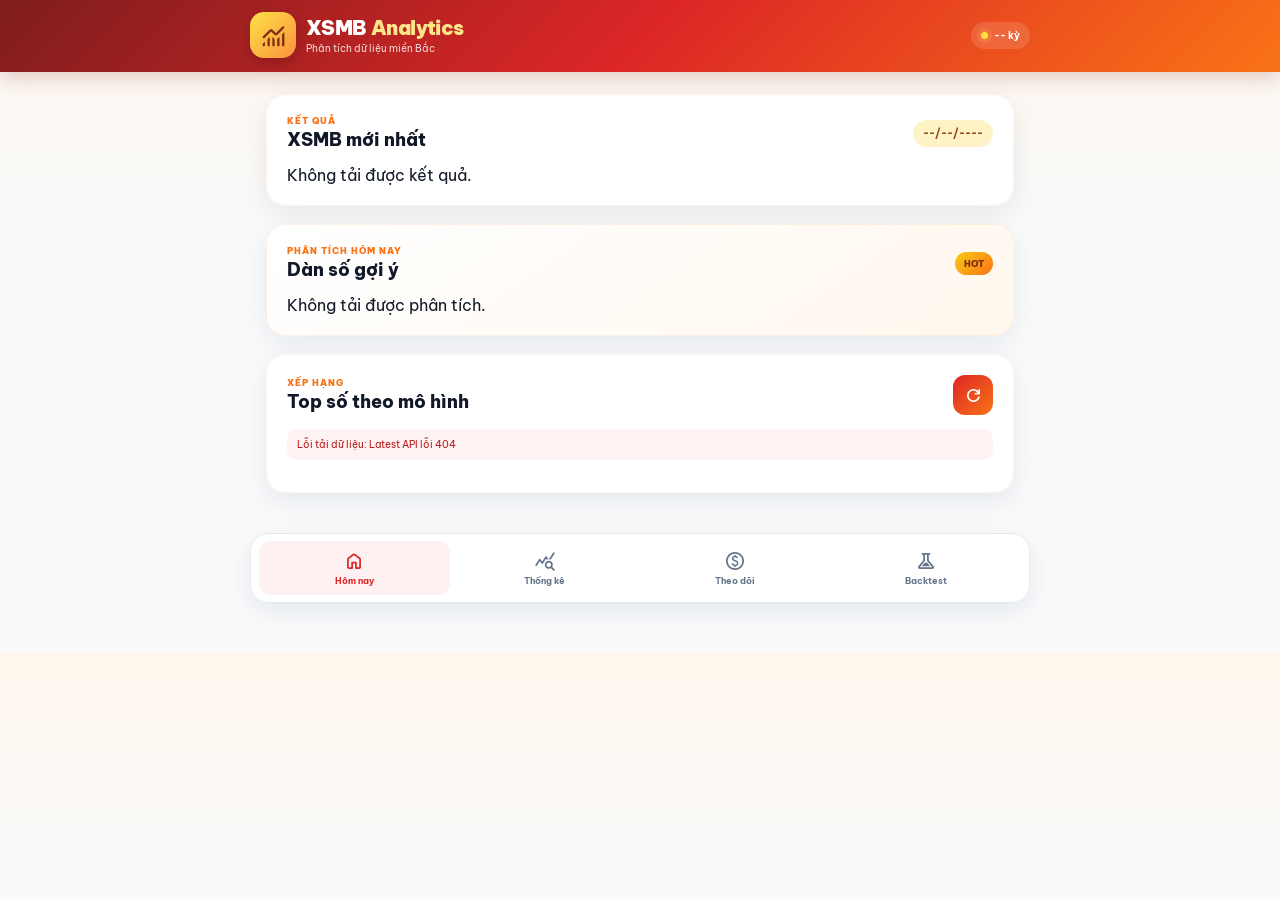
==== index.html @ f2450317 "update" ====
<!DOCTYPE html>
<html lang="vi">
<head>
  <meta charset="UTF-8">

  <meta
    name="viewport"
    content="width=device-width, initial-scale=1, viewport-fit=cover"
  >

  <meta name="theme-color" content="#b91c1c">

  <title>XSMB Analytics</title>

  <link rel="preconnect" href="https://fonts.googleapis.com">
  <link rel="preconnect" href="https://fonts.gstatic.com" crossorigin>

  <link
    href="https://fonts.googleapis.com/css2?family=Be+Vietnam+Pro:wght@400;500;600;700;800;900&display=swap"
    rel="stylesheet"
  >

  <link
    href="https://fonts.googleapis.com/css2?family=Material+Symbols+Rounded:opsz,wght,FILL,GRAD@20..48,500,1,0"
    rel="stylesheet"
  >

  <link rel="stylesheet" href="/style.css">
  <link rel="manifest" href="/manifest.json">
</head>

<body>

<header class="app-header">

  <div class="header-main">

    <div class="brand">

      <div class="brand-icon">
        <span class="material-symbols-rounded">
          monitoring
        </span>
      </div>

      <div>
        <div class="brand-title">
          XSMB <span>Analytics</span>
        </div>

        <div class="brand-subtitle">
          Phân tích dữ liệu miền Bắc
        </div>
      </div>

    </div>

    <div class="header-status">

      <span class="status-dot"></span>

      <span id="header-total-draws">
        -- kỳ
      </span>

    </div>

  </div>

</header>


<main class="app-container">

  <!-- KẾT QUẢ -->

  <section class="card">

    <div class="card-header">

      <div>
        <div class="section-label">
          KẾT QUẢ
        </div>

        <h2>
          XSMB mới nhất
        </h2>
      </div>

      <div
        id="latest-date-badge"
        class="date-chip"
      >
        --/--/----
      </div>

    </div>

    <div id="latest-result">

      <div class="skeleton-box">
        Đang tải kết quả...
      </div>

    </div>

  </section>


  <!-- DỰ ĐOÁN -->

  <section class="card hot-card">

    <div class="card-header">

      <div>
        <div class="section-label">
          PHÂN TÍCH HÔM NAY
        </div>

        <h2>
          Dàn số gợi ý
        </h2>
      </div>

      <span class="hot-chip">
        HOT
      </span>

    </div>

    <div id="today-prediction">

      <div class="skeleton-box">
        Đang phân tích...
      </div>

    </div>

  </section>


  <!-- TOP MODEL -->

  <section class="card">

    <div class="card-header">

      <div>
        <div class="section-label">
          XẾP HẠNG
        </div>

        <h2>
          Top số theo mô hình
        </h2>
      </div>

      <button
        id="analyze-button"
        class="icon-button"
        onclick="refreshAnalysis()"
        aria-label="Làm mới"
      >
        <span class="material-symbols-rounded">
          refresh
        </span>
      </button>

    </div>

    <div
      id="system-status"
      class="system-status"
    >
      Đang kết nối dữ liệu...
    </div>

    <div id="analysis-detail"></div>

  </section>


  <!-- TRACKING -->

  <section
    class="card"
    id="tracking-section"
    style="display:none;"
  >

    <div class="card-header">

      <div>
        <div class="section-label">
          HIỆU QUẢ
        </div>

        <h2>
          Theo dõi dự đoán
        </h2>
      </div>

      <span class="material-symbols-rounded tracking-icon">
        payments
      </span>

    </div>

    <div id="tracking-summary"></div>

    <div id="tracking-table"></div>

  </section>

</main>


<nav class="bottom-nav">

  <button
    class="nav-item active"
    onclick="showPrediction()"
  >
    <span class="material-symbols-rounded">
      home
    </span>

    <span>
      Hôm nay
    </span>
  </button>


  <button
    class="nav-item"
    onclick="showStatistics()"
  >
    <span class="material-symbols-rounded">
      query_stats
    </span>

    <span>
      Thống kê
    </span>
  </button>


  <button
    class="nav-item"
    onclick="showTracking()"
  >
    <span class="material-symbols-rounded">
      paid
    </span>

    <span>
      Theo dõi
    </span>
  </button>


  <button
    class="nav-item"
    onclick="showBacktest()"
  >
    <span class="material-symbols-rounded">
      experiment
    </span>

    <span>
      Backtest
    </span>
  </button>

</nav>


<script src="/app.js"></script>

</body>
</html>
---- style.css ----
:root {
  --primary-dark: #7f1d1d;
  --primary: #dc2626;
  --primary-light: #ef4444;

  --orange: #f97316;
  --amber: #f59e0b;
  --yellow: #facc15;

  --bg: #f8fafc;
  --surface: #ffffff;

  --text: #111827;
  --muted: #6b7280;

  --border: #e5e7eb;

  --success: #059669;
  --danger: #dc2626;

  --radius-lg: 20px;
  --radius-md: 14px;
  --radius-sm: 10px;

  --shadow:
    0 8px 28px
    rgba(15, 23, 42, 0.08);
}


/* ===============================
   RESET
=============================== */

* {
  box-sizing: border-box;
}

html {
  scroll-behavior: smooth;
}

body {
  margin: 0;

  font-family:
    "Be Vietnam Pro",
    sans-serif;

  background:
    linear-gradient(
      180deg,
      #fff7ed 0,
      #f8fafc 260px
    );

  color: var(--text);

  padding-bottom:
    calc(
      82px +
      env(safe-area-inset-bottom)
    );
}

button {
  font-family: inherit;
}


/* ===============================
   HEADER
=============================== */

.app-header {
  position: sticky;

  top: 0;

  z-index: 50;

  background:
    linear-gradient(
      135deg,
      #7f1d1d,
      #dc2626,
      #f97316
    );

  color: white;

  padding:
    calc(
      12px +
      env(safe-area-inset-top)
    )
    14px
    14px;

  box-shadow:
    0 5px 20px
    rgba(127, 29, 29, 0.22);
}

.header-main {
  max-width: 780px;

  margin: auto;

  display: flex;

  align-items: center;

  justify-content:
    space-between;

  gap: 12px;
}

.brand {
  display: flex;

  align-items: center;

  gap: 10px;
}

.brand-icon {
  width: 46px;
  height: 46px;

  display: flex;

  align-items: center;
  justify-content: center;

  border-radius: 14px;

  background:
    linear-gradient(
      135deg,
      #fde047,
      #fb923c
    );

  color:
    #7c2d12;

  box-shadow:
    0 5px 14px
    rgba(0, 0, 0, 0.18);
}

.brand-icon span {
  font-size: 29px;
}

.brand-title {
  font-size: 20px;

  font-weight: 900;

  letter-spacing: -0.6px;
}

.brand-title span {
  color:
    #fde68a;
}

.brand-subtitle {
  margin-top: 2px;

  font-size: 10px;

  opacity: 0.82;
}

.header-status {
  display: flex;

  align-items: center;

  gap: 6px;

  padding:
    7px 10px;

  border-radius: 20px;

  background:
    rgba(255, 255, 255, 0.13);

  font-size: 10px;

  font-weight: 700;

  white-space: nowrap;
}

.status-dot {
  width: 7px;
  height: 7px;

  border-radius: 50%;

  background:
    #fde047;

  box-shadow:
    0 0 0 4px
    rgba(253, 224, 71, 0.14);
}


/* ===============================
   CONTAINER
=============================== */

.app-container {
  width: 100%;

  max-width: 780px;

  margin: auto;

  padding:
    14px 12px 20px;
}


/* ===============================
   CARD
=============================== */

.card {
  background:
    rgba(255, 255, 255, 0.98);

  border-radius:
    var(--radius-lg);

  padding: 15px;

  margin-bottom: 14px;

  border:
    1px solid
    rgba(249, 115, 22, 0.08);

  box-shadow:
    var(--shadow);
}

.hot-card {
  background:
    linear-gradient(
      145deg,
      #ffffff,
      #fff7ed
    );
}

.card-header {
  display: flex;

  align-items: center;

  justify-content:
    space-between;

  gap: 12px;

  margin-bottom: 14px;
}

.card-header h2 {
  margin:
    2px 0 0;

  font-size: 18px;

  font-weight: 800;
}

.section-label {
  color:
    var(--orange);

  font-size: 9px;

  font-weight: 900;

  letter-spacing:
    1px;
}

.date-chip {
  padding:
    7px 10px;

  border-radius: 20px;

  background:
    #fef3c7;

  color:
    #92400e;

  font-size: 10px;

  font-weight: 800;
}

.hot-chip {
  padding:
    6px 9px;

  border-radius: 20px;

  background:
    linear-gradient(
      135deg,
      #facc15,
      #f97316
    );

  color:
    #7c2d12;

  font-size: 9px;

  font-weight: 900;
}


/* ===============================
   XSMB FORM
=============================== */

.xsmb-board {
  border:
    1.5px solid
    #fca5a5;

  border-radius: 14px;

  overflow: hidden;

  background: white;
}

.prize-row {
  display: grid;

  grid-template-columns:
    48px 1fr;

  min-height: 50px;

  border-bottom:
    1px solid
    #fee2e2;
}

.prize-row:last-child {
  border-bottom: 0;
}

.prize-name {
  display: flex;

  align-items: center;

  justify-content: center;

  background:
    #fff1f2;

  color:
    #991b1b;

  font-size: 12px;

  font-weight: 900;

  border-right:
    1px solid
    #fee2e2;
}

.prize-values {
  display: grid;

  align-items: center;

  justify-items: center;

  gap:
    5px;

  padding:
    7px 5px;
}

.cols-1 {
  grid-template-columns:
    1fr;
}

.cols-2 {
  grid-template-columns:
    repeat(2, 1fr);
}

.cols-3 {
  grid-template-columns:
    repeat(3, 1fr);
}

.cols-4 {
  grid-template-columns:
    repeat(4, 1fr);
}

.cols-6 {
  grid-template-columns:
    repeat(3, 1fr);
}

.prize-number {
  font-size: 14px;

  font-weight: 800;

  letter-spacing:
    0.4px;
}

.special-row {
  background:
    linear-gradient(
      90deg,
      #fff7ed,
      #ffedd5
    );
}

.special-row
.prize-name {
  background:
    linear-gradient(
      135deg,
      #b91c1c,
      #ef4444
    );

  color: white;
}

.special-row
.prize-number {
  color:
    #dc2626;

  font-size: 28px;

  font-weight: 900;

  letter-spacing:
    2px;
}

.g7-row
.prize-number {
  color:
    #dc2626;

  font-size: 18px;

  font-weight: 900;
}


/* ===============================
   PREDICTION
=============================== */

.prediction-grid {
  display: grid;

  grid-template-columns:
    repeat(2, 1fr);

  gap: 10px;
}

.prediction-card {
  min-height: 112px;

  padding: 13px;

  border-radius: 15px;

  background:
    #f8fafc;

  text-align: center;

  display: flex;

  flex-direction: column;

  align-items: center;

  justify-content: center;
}

.prediction-card.highlight {
  background:
    linear-gradient(
      135deg,
      #dc2626,
      #f97316
    );

  color: white;

  box-shadow:
    0 8px 18px
    rgba(220, 38, 38, 0.20);
}

.prediction-card.pair-card {
  background:
    linear-gradient(
      135deg,
      #fef3c7,
      #fed7aa
    );

  border:
    1px solid
    #fdba74;
}

.prediction-title {
  margin-bottom: 7px;

  font-size: 9px;

  font-weight: 800;

  letter-spacing:
    0.5px;

  text-transform:
    uppercase;

  opacity: 0.8;
}

.big-number {
  font-size: 40px;

  font-weight: 900;

  line-height: 1;
}

.big-pair {
  color:
    #991b1b;

  font-size: 25px;

  font-weight: 900;
}

.score {
  margin-top: 6px;

  font-size: 10px;
}

.secondary-numbers {
  display: flex;

  flex-wrap: wrap;

  align-items: center;

  justify-content: center;

  gap: 7px;
}

.secondary-number {
  min-width: 42px;

  padding:
    7px 9px;

  border-radius: 10px;

  background:
    #fef3c7;

  color:
    #991b1b;

  font-size: 15px;

  font-weight: 900;
}


/* ===============================
   TABLES
=============================== */

.table-wrapper {
  width: 100%;

  overflow-x: auto;

  -webkit-overflow-scrolling:
    touch;

  border-radius: 12px;
}

.analysis-table,
.tracking-table {
  width: 100%;

  min-width: 570px;

  border-collapse:
    collapse;

  font-size: 12px;
}

.analysis-table th,
.analysis-table td,
.tracking-table th,
.tracking-table td {
  padding:
    9px 7px;

  text-align: center;

  border-bottom:
    1px solid
    #f1f5f9;
}

.analysis-table th,
.tracking-table th {
  position: sticky;

  top: 0;

  background:
    #fff7ed;

  color:
    #991b1b;

  font-size: 10px;

  z-index: 1;
}

.number-cell {
  color:
    #dc2626;

  font-size: 15px;

  font-weight: 900;
}


/* ===============================
   STATUS
=============================== */

.system-status {
  margin-bottom: 12px;

  padding:
    9px 10px;

  border-radius: 10px;

  background:
    #f8fafc;

  color:
    var(--muted);

  font-size: 10px;
}

.system-status.success {
  background:
    #ecfdf5;

  color:
    #047857;
}

.system-status.error {
  background:
    #fef2f2;

  color:
    #b91c1c;
}


/* ===============================
   TRACKING
=============================== */

.tracking-summary-grid {
  display: grid;

  grid-template-columns:
    repeat(2, 1fr);

  gap: 8px;

  margin-bottom: 12px;
}

.tracking-summary-grid > div {
  padding: 11px;

  border-radius: 12px;

  background:
    #fff7ed;

  border:
    1px solid
    #fed7aa;

  text-align: center;
}

.tracking-summary-grid small {
  display: block;

  margin-bottom: 4px;

  color:
    var(--muted);

  font-size: 9px;
}

.tracking-summary-grid strong {
  font-size: 14px;
}

.tracking-icon {
  color:
    var(--orange);
}

.profit {
  color:
    #059669;

  font-weight: 900;
}

.loss {
  color:
    #dc2626;

  font-weight: 900;
}


/* ===============================
   BUTTON
=============================== */

.icon-button {
  width: 40px;
  height: 40px;

  border: 0;

  border-radius: 12px;

  background:
    linear-gradient(
      135deg,
      #dc2626,
      #f97316
    );

  color: white;

  display: flex;

  align-items: center;

  justify-content: center;

  cursor: pointer;
}

.icon-button span {
  font-size: 21px;
}


/* ===============================
   INFO BOX
=============================== */

.warning-box {
  margin-top: 12px;

  padding:
    9px 10px;

  border-radius: 10px;

  background:
    #fff7ed;

  border-left:
    3px solid
    #f97316;

  font-size: 10px;

  line-height: 1.5;
}

.skeleton-box {
  padding: 25px;

  text-align: center;

  color:
    var(--muted);

  font-size: 11px;
}


/* ===============================
   BOTTOM NAV
=============================== */

.bottom-nav {
  position: fixed;

  left: 0;
  right: 0;
  bottom: 0;

  z-index: 100;

  display: grid;

  grid-template-columns:
    repeat(4, 1fr);

  padding:
    7px 8px
    calc(
      7px +
      env(safe-area-inset-bottom)
    );

  background:
    rgba(
      255,
      255,
      255,
      0.96
    );

  backdrop-filter:
    blur(12px);

  border-top:
    1px solid
    #e5e7eb;

  box-shadow:
    0 -6px 18px
    rgba(
      15,
      23,
      42,
      0.06
    );
}

.nav-item {
  border: 0;

  background: transparent;

  color:
    #64748b;

  min-height: 54px;

  display: flex;

  flex-direction: column;

  align-items: center;

  justify-content: center;

  gap: 3px;

  border-radius: 12px;

  font-size: 9px;

  font-weight: 700;

  cursor: pointer;
}

.nav-item span:first-child {
  font-size: 22px;
}

.nav-item.active {
  color:
    #dc2626;

  background:
    #fff1f2;
}


/* ===============================
   MOBILE EXTRA SMALL
=============================== */

@media
(max-width: 390px) {

  .brand-title {
    font-size: 18px;
  }

  .header-status {
    padding:
      6px 8px;

    font-size: 9px;
  }

  .card {
    padding: 12px;
  }

  .card-header h2 {
    font-size: 16px;
  }

  .big-number {
    font-size: 36px;
  }

  .big-pair {
    font-size: 22px;
  }

  .prize-number {
    font-size: 13px;
  }

}


/* ===============================
   TABLET / DESKTOP
=============================== */

@media
(min-width: 720px) {

  body {
    padding-bottom: 20px;
  }

  .app-container {
    padding:
      22px 16px;
  }

  .card {
    padding: 20px;

    margin-bottom: 18px;
  }

  .bottom-nav {
    position: static;

    max-width: 780px;

    margin:
      0 auto 30px;

    border:
      1px solid
      var(--border);

    border-radius: 18px;

    box-shadow:
      var(--shadow);
  }

  .prediction-grid {
    grid-template-columns:
      repeat(4, 1fr);
  }

  .tracking-summary-grid {
    grid-template-columns:
      repeat(5, 1fr);
  }

  .prize-row {
    grid-template-columns:
      62px 1fr;
  }

  .prize-number {
    font-size: 17px;
  }

  .special-row
  .prize-number {
    font-size: 34px;
  }

}
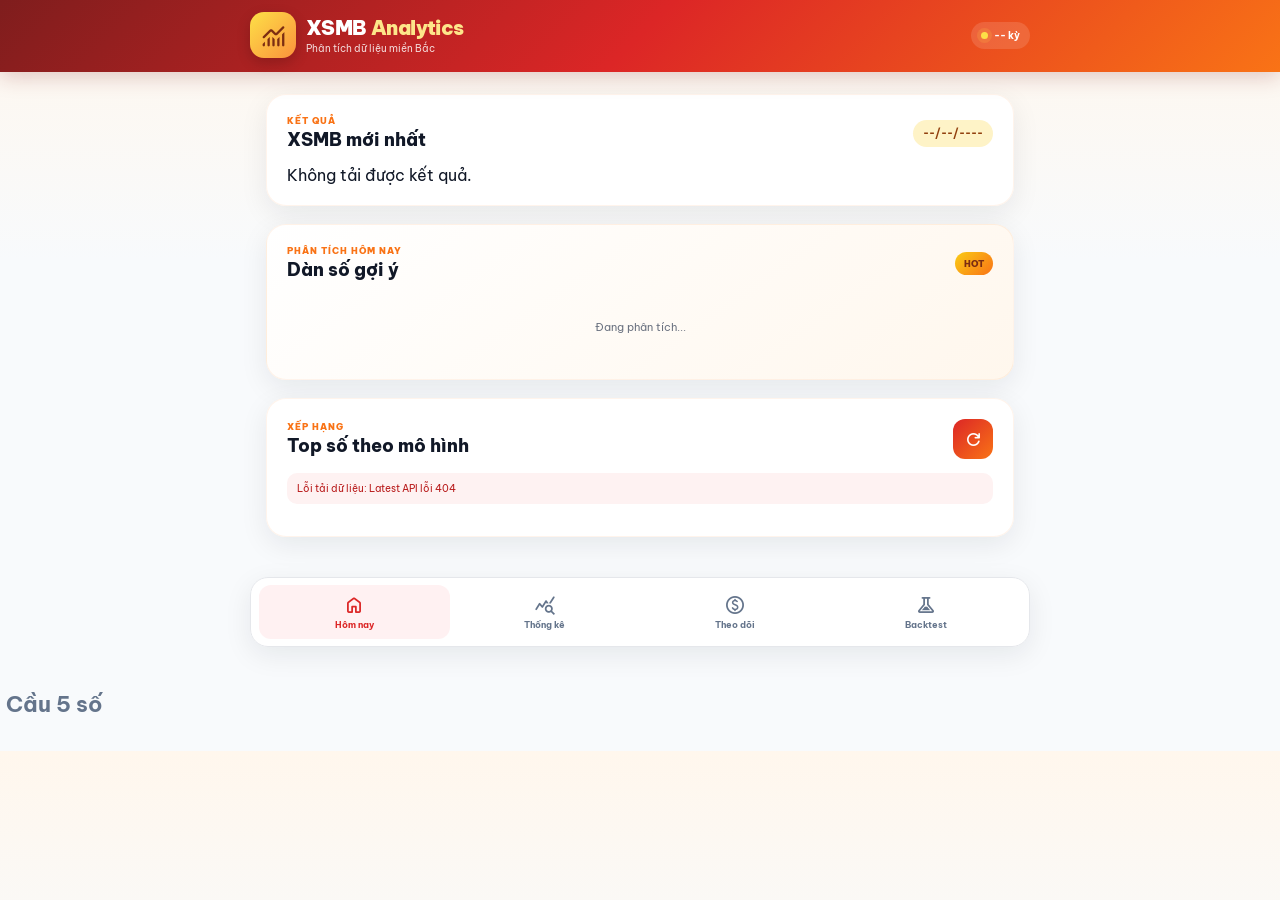
==== commit df967726: "upda" ====
--- a/index.html
+++ b/index.html
@@ -183,6 +183,44 @@
 
 
   <!-- TRACKING -->
+<section
+  id="five-digit-section"
+  style="display:none;"
+>
+
+  <div class="section-header">
+
+    <div>
+      <div class="section-label">
+        CẦU 5 CHỮ SỐ
+      </div>
+
+      <h2>
+        Cầu 2 chữ số
+      </h2>
+    </div>
+
+    <div
+      id="five-digit-date"
+      class="date-badge"
+    >
+      --/--/----
+    </div>
+
+  </div>
+
+
+  <div
+    id="five-digit-content"
+  >
+
+    <div class="loading-box">
+      Chưa tải dữ liệu.
+    </div>
+
+  </div>
+
+</section>
 
   <section
     class="card"
@@ -275,7 +313,12 @@
   </button>
 
 </nav>
-
+<button
+  class="nav-item"
+  onclick="showFiveDigitBridge()"
+>
+  <span>Cầu 5 số</span>
+</button>
 
 <script src="/app.js"></script>
 
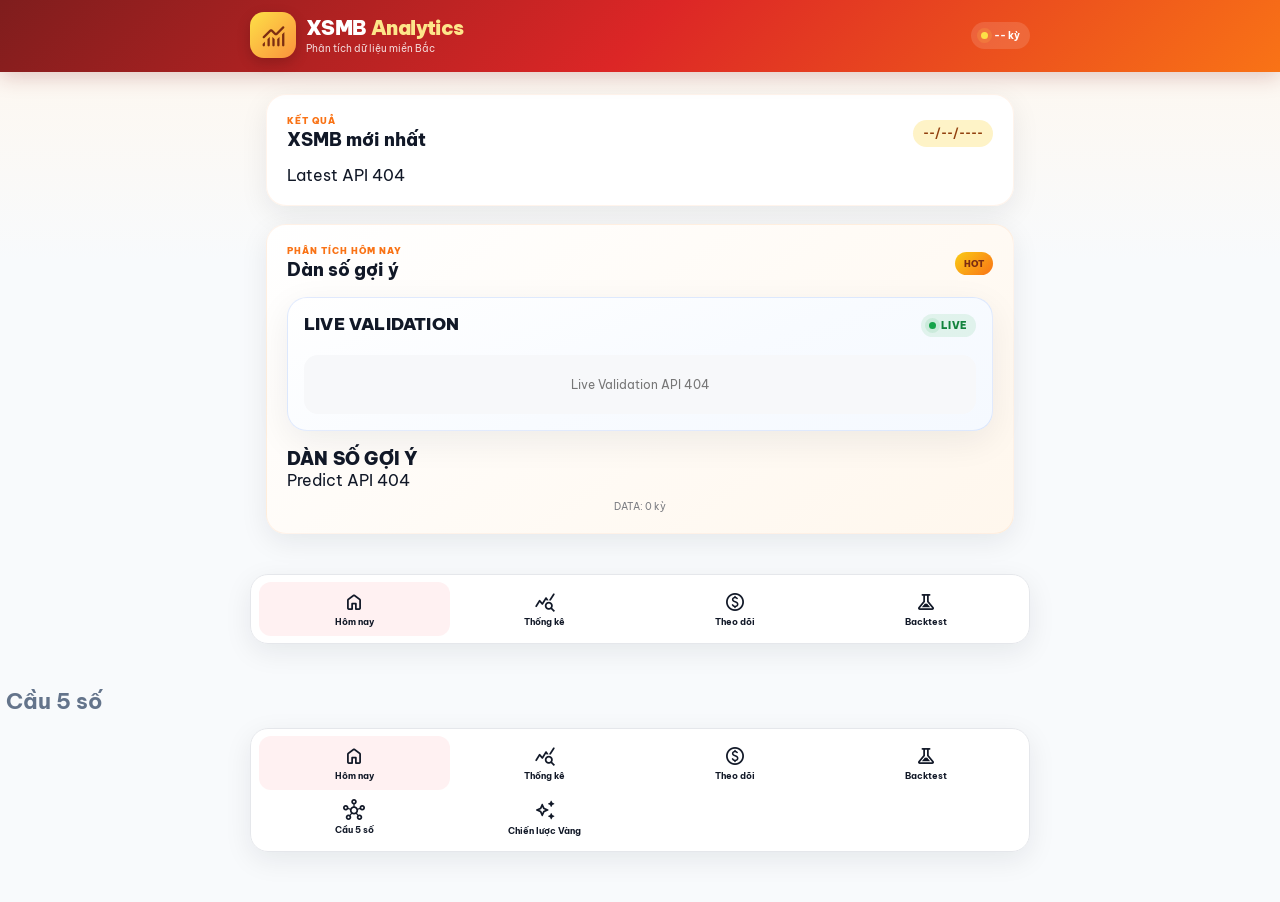
==== commit 5c702677: "css cau vang" ====
--- a/index.html
+++ b/index.html
@@ -320,6 +320,93 @@
   <span>Cầu 5 số</span>
 </button>
 
+<nav class="bottom-nav">
+
+  <button
+    class="nav-item active"
+    onclick="showPrediction()"
+  >
+    <span class="material-symbols-rounded">
+      home
+    </span>
+
+    <span>
+      Hôm nay
+    </span>
+  </button>
+
+
+  <button
+    class="nav-item"
+    onclick="showStatistics()"
+  >
+    <span class="material-symbols-rounded">
+      query_stats
+    </span>
+
+    <span>
+      Thống kê
+    </span>
+  </button>
+
+
+  <button
+    class="nav-item"
+    onclick="showTracking()"
+  >
+    <span class="material-symbols-rounded">
+      paid
+    </span>
+
+    <span>
+      Theo dõi
+    </span>
+  </button>
+
+
+  <button
+    class="nav-item"
+    onclick="showBacktest()"
+  >
+    <span class="material-symbols-rounded">
+      experiment
+    </span>
+
+    <span>
+      Backtest
+    </span>
+  </button>
+
+
+  <button
+    class="nav-item"
+    onclick="showFiveDigitBridge()"
+  >
+    <span class="material-symbols-rounded">
+      hub
+    </span>
+
+    <span>
+      Cầu 5 số
+    </span>
+  </button>
+
+
+  <a
+    class="nav-item golden-nav-item"
+    href="/golden/"
+  >
+    <span class="material-symbols-rounded">
+      auto_awesome
+    </span>
+
+    <span>
+      Chiến lược Vàng
+    </span>
+  </a>
+
+</nav>
+
 <script src="/app.js"></script>
 
 </body>
--- a/style.css
+++ b/style.css
@@ -1054,4 +1054,1359 @@
     font-size: 34px;
   }
 
+}
+/* =====================================================
+   SIMPLE TODAY ANALYSIS
+===================================================== */
+
+.simple-section-title,
+.simple-analysis-head {
+  font-size: 16px;
+  font-weight: 700;
+}
+
+.simple-analysis-head {
+  display: flex;
+  justify-content: space-between;
+  align-items: center;
+  gap: 10px;
+
+  margin-bottom: 10px;
+}
+
+.simple-analysis-date {
+  font-size: 13px;
+  font-weight: 400;
+  opacity: .75;
+}
+
+
+/* LIVE */
+/* =====================================================
+   LIVE VALIDATION V3
+===================================================== */
+
+.live-card {
+  margin: 16px 0;
+
+  padding: 16px;
+
+  border-radius: 20px;
+
+  background:
+    linear-gradient(
+      160deg,
+      #ffffff 0%,
+      #f8fbff 55%,
+      #f5f9ff 100%
+    );
+
+  border:
+    1px solid
+    rgba(37, 99, 235, .12);
+
+  box-shadow:
+    0 10px 35px
+    rgba(15, 23, 42, .07);
+}
+
+
+/* =====================================================
+   HEADER
+===================================================== */
+
+.live-card-header {
+  display: flex;
+
+  align-items: flex-start;
+  justify-content: space-between;
+
+  gap: 12px;
+
+  margin-bottom: 18px;
+}
+
+
+.live-title {
+  font-size: 17px;
+  line-height: 1.2;
+
+  font-weight: 900;
+
+  letter-spacing: .2px;
+}
+
+
+.live-subtitle {
+  margin-top: 4px;
+
+  font-size: 11px;
+  line-height: 1.4;
+
+  color: #777;
+}
+
+
+.live-badge {
+  display: inline-flex;
+
+  align-items: center;
+
+  gap: 5px;
+
+  padding: 5px 8px;
+
+  border-radius: 999px;
+
+  background:
+    rgba(22, 163, 74, .10);
+
+  color: #13833d;
+
+  font-size: 10px;
+  font-weight: 900;
+
+  letter-spacing: .6px;
+}
+
+
+.live-badge > span {
+  width: 7px;
+  height: 7px;
+
+  border-radius: 50%;
+
+  background: #16a34a;
+
+  box-shadow:
+    0 0 0 4px
+    rgba(22, 163, 74, .10);
+}
+
+
+/* =====================================================
+   HERO
+===================================================== */
+
+.live-hero {
+  position: relative;
+
+  padding: 18px 14px;
+
+  border-radius: 18px;
+
+  text-align: center;
+
+  background:
+    linear-gradient(
+      145deg,
+      #1d4ed8,
+      #2563eb 55%,
+      #3b82f6
+    );
+
+  color: #fff;
+
+  box-shadow:
+    0 12px 26px
+    rgba(37, 99, 235, .22);
+}
+
+
+.live-hero-label {
+  font-size: 10px;
+
+  font-weight: 850;
+
+  letter-spacing: 1px;
+
+  opacity: .8;
+}
+
+
+.live-hero-number {
+  margin:
+    8px 0 10px;
+
+  font-size: 76px;
+  line-height: .9;
+
+  font-weight: 950;
+
+  letter-spacing: -4px;
+}
+
+
+.live-hero-bottom {
+  display: flex;
+
+  justify-content: center;
+  align-items: center;
+
+  gap: 8px;
+
+  font-size: 11px;
+}
+
+
+.live-current-status {
+  padding: 4px 8px;
+
+  border-radius: 999px;
+
+  font-size: 9px;
+  font-weight: 900;
+}
+
+
+.live-current-status.pending {
+  background:
+    rgba(255,255,255,.18);
+}
+
+
+.live-current-status.hit {
+  background:
+    rgba(22,163,74,.85);
+}
+
+
+.live-current-status.miss {
+  background:
+    rgba(220,38,38,.85);
+}
+
+
+/* =====================================================
+   HIT → CURRENT TRANSITION
+===================================================== */
+
+.live-transition {
+  display: grid;
+
+  grid-template-columns:
+    1fr 54px 1fr;
+
+  align-items: center;
+
+  margin-top: 14px;
+  padding: 12px;
+
+  border-radius: 16px;
+
+  background: #f7f9fc;
+
+  border:
+    1px solid #edf0f4;
+}
+
+
+.live-transition-side {
+  text-align: center;
+}
+
+
+.live-transition-label {
+  font-size: 9px;
+
+  font-weight: 800;
+
+  letter-spacing: .7px;
+
+  color: #8a8a8a;
+}
+
+
+.live-transition-number {
+  margin-top: 3px;
+
+  font-size: 27px;
+  line-height: 1;
+
+  font-weight: 900;
+}
+
+
+.live-transition-number.hit {
+  color: #159447;
+}
+
+
+.live-transition-number.current {
+  color: #2563eb;
+}
+
+
+.live-transition-status {
+  margin-top: 4px;
+
+  font-size: 9px;
+  font-weight: 850;
+}
+
+
+.live-transition-status.hit {
+  color: #159447;
+}
+
+
+.live-transition-status.pending {
+  color: #b87900;
+}
+
+
+.live-transition-status.miss {
+  color: #cc3c3c;
+}
+
+
+.live-transition-arrow {
+  position: relative;
+
+  height: 2px;
+
+  background:
+    linear-gradient(
+      90deg,
+      #22a45a,
+      #2563eb
+    );
+}
+
+
+.live-transition-arrow::after {
+  content: "";
+
+  position: absolute;
+
+  right: -1px;
+  top: -4px;
+
+  width: 8px;
+  height: 8px;
+
+  border-top:
+    2px solid #2563eb;
+
+  border-right:
+    2px solid #2563eb;
+
+  transform:
+    rotate(45deg);
+}
+
+
+/* =====================================================
+   BRIDGE
+===================================================== */
+
+.live-bridge-card {
+  display: flex;
+
+  align-items: center;
+
+  gap: 10px;
+
+  margin-top: 12px;
+
+  padding: 12px;
+
+  border-radius: 14px;
+
+  background: #fff;
+
+  border:
+    1px solid #eceef2;
+}
+
+
+.live-bridge-icon {
+  width: 34px;
+  height: 34px;
+
+  display: flex;
+
+  align-items: center;
+  justify-content: center;
+
+  flex: 0 0 auto;
+
+  border-radius: 10px;
+
+  background:
+    rgba(37,99,235,.09);
+
+  color: #2563eb;
+
+  font-size: 18px;
+  font-weight: 900;
+}
+
+
+.live-bridge-content {
+  display: flex;
+
+  flex-direction: column;
+
+  min-width: 0;
+}
+
+
+.live-bridge-content span {
+  font-size: 9px;
+
+  font-weight: 800;
+
+  letter-spacing: .6px;
+
+  color: #969696;
+}
+
+
+.live-bridge-content strong {
+  margin-top: 3px;
+
+  font-size: 13px;
+  line-height: 1.35;
+}
+
+
+/* =====================================================
+   STREAK
+===================================================== */
+
+.live-streak-card {
+  display: flex;
+
+  align-items: center;
+
+  gap: 9px;
+
+  margin-top: 10px;
+
+  padding: 10px 12px;
+
+  border-radius: 13px;
+
+  background:
+    linear-gradient(
+      90deg,
+      #fff8e8,
+      #fffdf8
+    );
+
+  border:
+    1px solid #f6e7bd;
+}
+
+
+.live-streak-icon {
+  font-size: 19px;
+}
+
+
+.live-streak-card > div:last-child {
+  display: flex;
+
+  flex-direction: column;
+}
+
+
+.live-streak-card span {
+  font-size: 10px;
+  color: #8e7b54;
+}
+
+
+.live-streak-card strong {
+  margin-top: 1px;
+
+  font-size: 15px;
+
+  color: #8d5e00;
+}
+
+
+/* =====================================================
+   HISTORY
+===================================================== */
+
+.live-history-section {
+  margin-top: 18px;
+}
+
+
+.live-history-heading {
+  display: flex;
+
+  justify-content: space-between;
+  align-items: flex-end;
+
+  margin-bottom: 8px;
+}
+
+
+.live-history-title {
+  font-size: 12px;
+
+  font-weight: 900;
+
+  letter-spacing: .5px;
+}
+
+
+.live-history-summary {
+  margin-top: 3px;
+
+  font-size: 10px;
+
+  color: #8d8d8d;
+}
+
+
+.live-history-summary strong {
+  color: #159447;
+}
+
+
+.live-history-table {
+  overflow: hidden;
+
+  border-radius: 14px;
+
+  border:
+    1px solid #eceef2;
+
+  background: #fff;
+}
+
+
+.live-history-item {
+  display: grid;
+
+  grid-template-columns:
+    1fr 55px 95px;
+
+  align-items: center;
+
+  gap: 7px;
+
+  min-height: 56px;
+
+  padding: 7px 12px;
+
+  border-top:
+    1px solid #f0f1f3;
+}
+
+
+.live-history-item:first-child {
+  border-top: 0;
+}
+
+
+.live-history-item.current {
+  background:
+    rgba(37,99,235,.025);
+}
+
+
+.live-history-date {
+  font-size: 12px;
+
+  font-weight: 650;
+
+  color: #606060;
+}
+
+
+.live-history-number {
+  width: 42px;
+  height: 42px;
+
+  display: flex;
+
+  align-items: center;
+  justify-content: center;
+
+  justify-self: center;
+
+  border-radius: 50%;
+
+  background: #f1f3f6;
+
+  font-size: 18px;
+  font-weight: 900;
+}
+
+
+.live-history-number.hit {
+  color: #12863e;
+
+  background:
+    #eaf8ef;
+}
+
+
+.live-history-number.pending {
+  color: #2563eb;
+
+  background:
+    #eef4ff;
+}
+
+
+.live-history-number.miss {
+  color: #c44242;
+
+  background:
+    #fff0f0;
+}
+
+
+.live-history-status {
+  justify-self: end;
+
+  min-width: 77px;
+
+  padding: 5px 8px;
+
+  border-radius: 999px;
+
+  text-align: center;
+
+  font-size: 9px;
+  font-weight: 900;
+}
+
+
+.live-history-status span {
+  margin-right: 2px;
+}
+
+
+.live-history-status.hit {
+  color: #13883f;
+
+  background:
+    #eaf8ef;
+}
+
+
+.live-history-status.pending {
+  color: #a56d00;
+
+  background:
+    #fff7df;
+}
+
+
+.live-history-status.miss {
+  color: #c44242;
+
+  background:
+    #fff0f0;
+}
+
+
+/* =====================================================
+   EMPTY
+===================================================== */
+
+.live-empty {
+  padding: 22px 12px;
+
+  text-align: center;
+
+  border-radius: 14px;
+
+  background: #f7f8fa;
+
+  font-size: 12px;
+
+  color: #777;
+}
+
+
+/* =====================================================
+   MOBILE
+===================================================== */
+
+@media (max-width: 480px) {
+
+  .live-card {
+    padding: 13px;
+
+    border-radius: 17px;
+  }
+
+
+  .live-hero-number {
+    font-size: 70px;
+  }
+
+
+  .live-transition {
+    grid-template-columns:
+      1fr 42px 1fr;
+  }
+
+
+  .live-history-item {
+    grid-template-columns:
+      1fr 48px 84px;
+
+    padding:
+      7px 9px;
+  }
+
+
+  .live-history-status {
+    min-width: 68px;
+
+    padding:
+      5px 5px;
+
+    font-size: 8px;
+  }
+
+}
+
+
+/* TOP 5 */
+
+.simple-suggestion-list {
+  display: flex;
+  flex-direction: column;
+  gap: 10px;
+}
+
+.simple-suggestion-card {
+  padding: 12px;
+
+  border: 1px solid rgba(0,0,0,.08);
+  border-radius: 12px;
+
+  background: var(--card-bg, #fff);
+}
+
+.simple-suggestion-header {
+  display: flex;
+  justify-content: space-between;
+  align-items: center;
+}
+
+.simple-rank {
+  font-weight: 700;
+}
+
+.simple-strength {
+  margin-left: 6px;
+
+  font-size: 11px;
+  font-weight: 700;
+
+  opacity: .65;
+}
+
+.simple-number {
+  font-size: 30px;
+  line-height: 1;
+
+  font-weight: 800;
+}
+
+.simple-bridge {
+  margin-top: 7px;
+
+  font-size: 14px;
+  font-weight: 600;
+}
+
+
+/* HISTORY */
+
+.simple-label {
+  margin-top: 10px;
+  margin-bottom: 4px;
+
+  font-size: 12px;
+  font-weight: 600;
+
+  opacity: .6;
+}
+
+.simple-history {
+  font-size: 13px;
+}
+
+.simple-history-line {
+  padding: 2px 0;
+}
+
+.simple-history-empty {
+  font-size: 13px;
+  opacity: .6;
+}
+
+.simple-hit {
+  font-weight: 700;
+}
+
+.simple-miss {
+  font-weight: 700;
+}
+
+.simple-pending {
+  font-size: 12px;
+  opacity: .65;
+}
+
+.simple-streak {
+  margin-top: 8px;
+
+  font-size: 13px;
+}
+/* =====================================================
+   DÀN SỐ GỢI Ý - USER FOCUSED
+===================================================== */
+
+.pick-panel {
+  margin-top: 14px;
+}
+
+.pick-panel-header {
+  display: flex;
+  align-items: center;
+  justify-content: space-between;
+  gap: 12px;
+
+  margin-bottom: 12px;
+}
+
+.pick-panel-title {
+  font-size: 18px;
+  font-weight: 850;
+  letter-spacing: .2px;
+}
+
+.pick-panel-subtitle {
+  margin-top: 3px;
+  font-size: 12px;
+  opacity: .68;
+}
+
+.pick-model-badge {
+  padding: 5px 9px;
+
+  border-radius: 999px;
+
+  font-size: 11px;
+  font-weight: 800;
+
+  background: rgba(37,99,235,.10);
+}
+
+
+/* =====================================================
+   PRIMARY NUMBER
+===================================================== */
+
+.pick-primary {
+  padding: 18px;
+
+  border: 2px solid rgba(37,99,235,.28);
+  border-radius: 18px;
+
+  text-align: center;
+
+  background:
+    linear-gradient(
+      145deg,
+      rgba(37,99,235,.10),
+      rgba(255,255,255,.96)
+    );
+
+  box-shadow:
+    0 8px 24px rgba(0,0,0,.07);
+}
+
+.pick-primary.selected {
+  border-width: 3px;
+}
+
+.pick-primary-label {
+  font-size: 11px;
+  font-weight: 850;
+  letter-spacing: 1px;
+
+  opacity: .68;
+}
+
+.pick-primary-number {
+  margin: 8px 0 6px;
+
+  font-size: 72px;
+  line-height: .95;
+
+  font-weight: 900;
+  letter-spacing: -3px;
+}
+
+.pick-primary-bridge {
+  margin: 10px 0;
+
+  font-size: 14px;
+  font-weight: 700;
+}
+
+.pick-primary-streak {
+  margin-top: 10px;
+  font-size: 13px;
+}
+
+.pick-main-button {
+  width: 100%;
+
+  margin-top: 14px;
+  padding: 12px 14px;
+
+  border: 0;
+  border-radius: 12px;
+
+  font-size: 14px;
+  font-weight: 850;
+
+  cursor: pointer;
+}
+
+
+/* =====================================================
+   STRENGTH
+===================================================== */
+
+.pick-strength {
+  display: inline-flex;
+
+  padding: 4px 8px;
+
+  border-radius: 999px;
+
+  font-size: 10px;
+  font-weight: 850;
+
+  letter-spacing: .4px;
+}
+
+.pick-strength-max {
+  background: rgba(220,38,38,.12);
+}
+
+.pick-strength-strong {
+  background: rgba(245,158,11,.15);
+}
+
+.pick-strength-normal {
+  background: rgba(37,99,235,.10);
+}
+
+
+/* =====================================================
+   ALTERNATIVE NUMBERS
+===================================================== */
+
+.pick-alternative-title {
+  margin: 18px 0 8px;
+
+  font-size: 11px;
+  font-weight: 800;
+  letter-spacing: .6px;
+
+  opacity: .6;
+}
+
+.pick-grid {
+  display: grid;
+
+  grid-template-columns:
+    repeat(2, minmax(0, 1fr));
+
+  gap: 9px;
+}
+
+.pick-card {
+  cursor: pointer;
+}
+
+.pick-grid .pick-card {
+  padding: 12px;
+
+  border: 1px solid rgba(0,0,0,.08);
+  border-radius: 14px;
+
+  text-align: center;
+
+  background: var(--card-bg, #fff);
+
+  transition:
+    transform .15s ease,
+    border .15s ease,
+    box-shadow .15s ease;
+}
+
+.pick-grid .pick-card:active {
+  transform: scale(.98);
+}
+
+.pick-grid .pick-card.selected {
+  border: 2px solid rgba(37,99,235,.65);
+
+  box-shadow:
+    0 5px 15px rgba(37,99,235,.12);
+}
+
+.pick-number {
+  margin: 6px 0;
+
+  font-size: 40px;
+  line-height: 1;
+
+  font-weight: 900;
+}
+
+.pick-bridge {
+  min-height: 35px;
+
+  font-size: 11px;
+  line-height: 1.45;
+
+  font-weight: 650;
+}
+
+.pick-streak {
+  margin-top: 8px;
+
+  font-size: 11px;
+}
+
+.pick-select-text {
+  margin-top: 9px;
+
+  font-size: 10px;
+  font-weight: 850;
+}
+
+
+/* =====================================================
+   HISTORY
+===================================================== */
+
+.pick-section-label {
+  margin-top: 12px;
+
+  font-size: 11px;
+  font-weight: 700;
+
+  opacity: .6;
+}
+
+.pick-history {
+  display: flex;
+
+  justify-content: center;
+  flex-wrap: wrap;
+
+  gap: 5px;
+
+  margin-top: 6px;
+}
+
+.pick-history-chip {
+  display: inline-flex;
+
+  align-items: center;
+
+  gap: 3px;
+
+  padding: 4px 6px;
+
+  border-radius: 8px;
+
+  background: rgba(22,163,74,.09);
+
+  font-size: 11px;
+}
+
+.pick-history-date {
+  opacity: .55;
+}
+
+.pick-history-hit {
+  font-weight: 900;
+}
+
+.pick-history-empty {
+  margin-top: 6px;
+
+  font-size: 11px;
+  opacity: .55;
+}
+
+
+/* =====================================================
+   SELECTED
+===================================================== */
+
+.selected-number-box {
+  display: flex;
+
+  align-items: center;
+  justify-content: center;
+
+  gap: 8px;
+
+  margin-top: 12px;
+  padding: 9px;
+
+  border-radius: 10px;
+
+  background: rgba(37,99,235,.07);
+
+  font-size: 12px;
+}
+
+.selected-number-box strong {
+  font-size: 22px;
+}
+
+.pick-footer {
+  margin-top: 10px;
+
+  text-align: center;
+
+  font-size: 10px;
+  opacity: .55;
+}
+
+
+/* =====================================================
+   MOBILE
+===================================================== */
+
+@media (max-width: 520px) {
+
+  .pick-primary-number {
+    font-size: 68px;
+  }
+
+  .pick-number {
+    font-size: 38px;
+  }
+}/* =====================================================
+   HIỆU QUẢ LIVE
+   CÙNG STYLE DÀN SỐ GỢI Ý
+===================================================== */
+
+.performance-panel {
+  margin-bottom: 16px;
+}
+
+.performance-panel-header {
+  display: flex;
+  justify-content: space-between;
+  align-items: center;
+
+  gap: 10px;
+
+  margin-bottom: 12px;
+}
+
+.performance-live-badge {
+  padding: 5px 9px;
+
+  border-radius: 999px;
+
+  font-size: 10px;
+  font-weight: 850;
+  letter-spacing: .6px;
+
+  background: rgba(22,163,74,.12);
+}
+
+
+/* =====================================================
+   CARD
+===================================================== */
+
+.performance-card-list {
+  display: flex;
+  flex-direction: column;
+  gap: 10px;
+}
+
+.performance-card {
+  padding: 15px;
+
+  border-radius: 16px;
+
+  background: var(--card-bg, #fff);
+
+  border: 1px solid rgba(0,0,0,.08);
+
+  box-shadow:
+    0 5px 18px rgba(0,0,0,.05);
+}
+
+.performance-base {
+  border: 2px solid rgba(37,99,235,.20);
+
+  background:
+    linear-gradient(
+      145deg,
+      rgba(37,99,235,.07),
+      rgba(255,255,255,.96)
+    );
+}
+
+.performance-carry {
+  border: 1px solid rgba(22,163,74,.18);
+}
+
+
+/* =====================================================
+   HEADER
+===================================================== */
+
+.performance-card-header {
+  display: flex;
+  justify-content: space-between;
+  align-items: center;
+
+  gap: 8px;
+}
+
+.performance-model-name {
+  font-size: 13px;
+  font-weight: 850;
+}
+
+.performance-status {
+  font-size: 10px;
+  opacity: .58;
+}
+
+
+/* =====================================================
+   PRIMARY
+===================================================== */
+
+.performance-primary {
+  margin-top: 14px;
+
+  text-align: center;
+}
+
+.performance-primary-label {
+  font-size: 10px;
+  font-weight: 800;
+
+  letter-spacing: .7px;
+
+  opacity: .55;
+}
+
+.performance-primary-rate {
+  margin-top: 4px;
+
+  font-size: 48px;
+  line-height: 1;
+
+  font-weight: 900;
+
+  letter-spacing: -2px;
+}
+
+.performance-primary-detail {
+  margin-top: 5px;
+
+  font-size: 11px;
+
+  opacity: .6;
+}
+
+
+/* =====================================================
+   TOP3 / TOP5
+===================================================== */
+
+.performance-secondary-grid {
+  display: grid;
+
+  grid-template-columns:
+    repeat(2, minmax(0, 1fr));
+
+  gap: 8px;
+
+  margin-top: 14px;
+}
+
+.performance-secondary-item {
+  padding: 10px;
+
+  border-radius: 12px;
+
+  text-align: center;
+
+  background: rgba(0,0,0,.035);
+}
+
+.performance-secondary-title {
+  font-size: 10px;
+  font-weight: 750;
+
+  opacity: .55;
+}
+
+.performance-secondary-rate {
+  margin-top: 3px;
+
+  font-size: 24px;
+  line-height: 1.1;
+
+  font-weight: 850;
+}
+
+.performance-secondary-detail {
+  margin-top: 3px;
+
+  font-size: 10px;
+  opacity: .55;
+}
+
+
+/* =====================================================
+   MOBILE
+===================================================== */
+
+@media (max-width: 520px) {
+
+  .performance-primary-rate {
+    font-size: 44px;
+  }
+
+  .performance-secondary-rate {
+    font-size: 22px;
+  }
+}
+.bottom-nav .nav-item {
+  text-decoration: none;
+  color: inherit;
+}
+
+.golden-nav-item {
+  display: flex;
+  flex-direction: column;
+  align-items: center;
+  justify-content: center;
+  gap: 4px;
 }
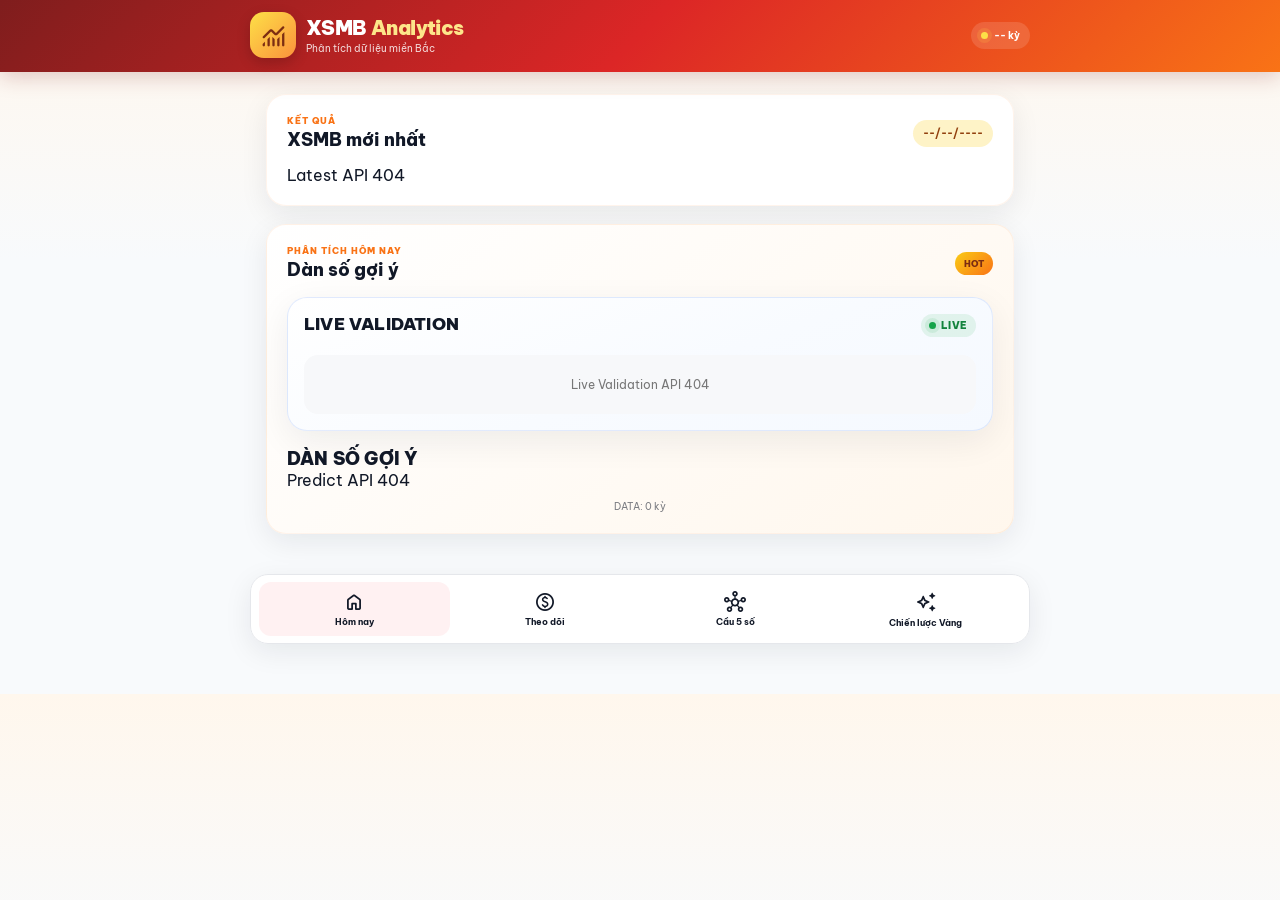
==== commit f86b6576: "Update Menu" ====
--- a/index.html
+++ b/index.html
@@ -273,20 +273,6 @@
 
   <button
     class="nav-item"
-    onclick="showStatistics()"
-  >
-    <span class="material-symbols-rounded">
-      query_stats
-    </span>
-
-    <span>
-      Thống kê
-    </span>
-  </button>
-
-
-  <button
-    class="nav-item"
     onclick="showTracking()"
   >
     <span class="material-symbols-rounded">
@@ -298,84 +284,6 @@
     </span>
   </button>
 
-
-  <button
-    class="nav-item"
-    onclick="showBacktest()"
-  >
-    <span class="material-symbols-rounded">
-      experiment
-    </span>
-
-    <span>
-      Backtest
-    </span>
-  </button>
-
-</nav>
-<button
-  class="nav-item"
-  onclick="showFiveDigitBridge()"
->
-  <span>Cầu 5 số</span>
-</button>
-
-<nav class="bottom-nav">
-
-  <button
-    class="nav-item active"
-    onclick="showPrediction()"
-  >
-    <span class="material-symbols-rounded">
-      home
-    </span>
-
-    <span>
-      Hôm nay
-    </span>
-  </button>
-
-
-  <button
-    class="nav-item"
-    onclick="showStatistics()"
-  >
-    <span class="material-symbols-rounded">
-      query_stats
-    </span>
-
-    <span>
-      Thống kê
-    </span>
-  </button>
-
-
-  <button
-    class="nav-item"
-    onclick="showTracking()"
-  >
-    <span class="material-symbols-rounded">
-      paid
-    </span>
-
-    <span>
-      Theo dõi
-    </span>
-  </button>
-
-
-  <button
-    class="nav-item"
-    onclick="showBacktest()"
-  >
-    <span class="material-symbols-rounded">
-      experiment
-    </span>
-
-    <span>
-      Backtest
-    </span>
-  </button>
 
 
   <button
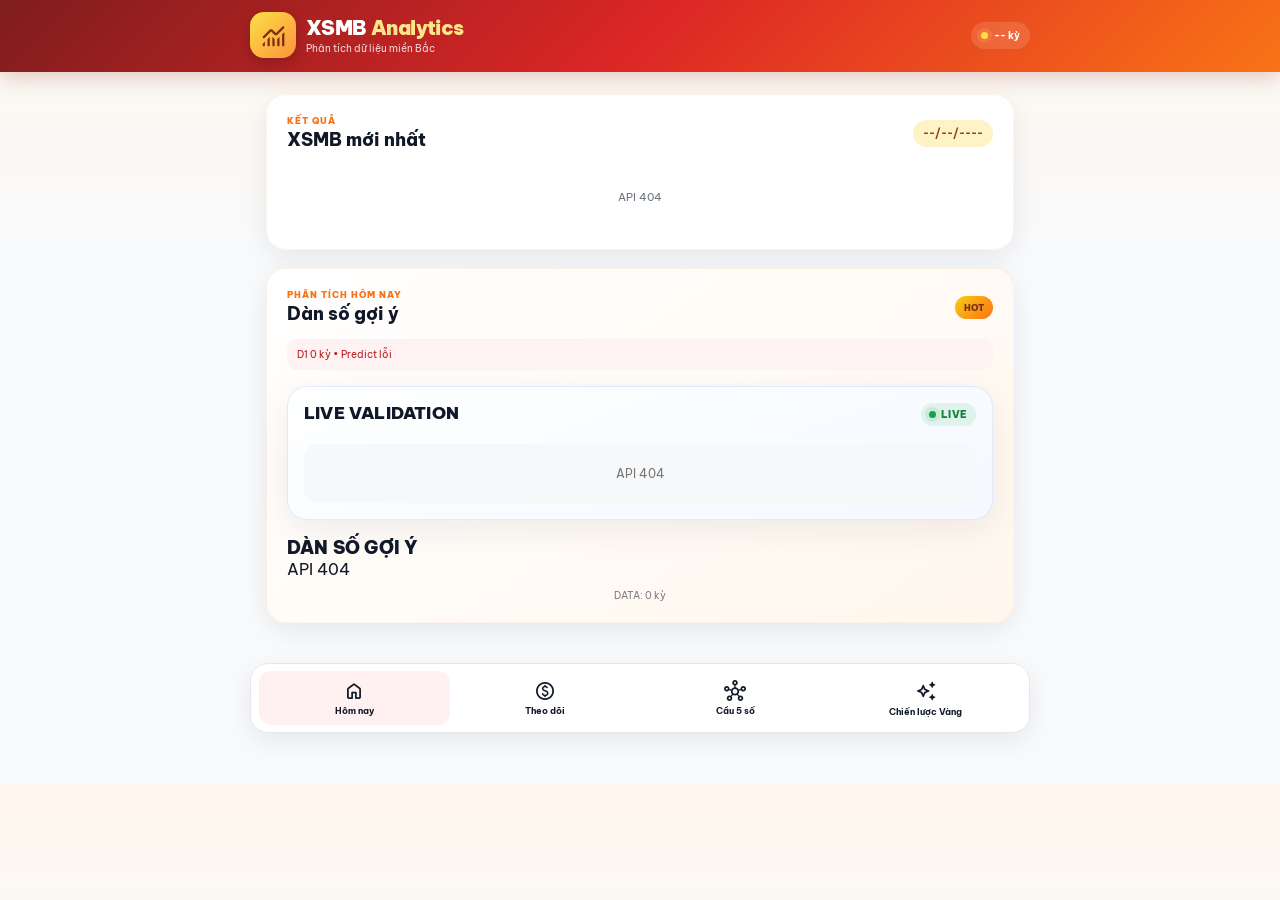
==== commit 392cb5bc: "sửa toàn bộ lỗi" ====
--- a/index.html
+++ b/index.html
@@ -25,18 +25,15 @@
     rel="stylesheet"
   >
 
-  <link rel="stylesheet" href="/style.css">
+  <link rel="stylesheet" href="/style.css?v=2.6.3.1">
   <link rel="manifest" href="/manifest.json">
 </head>
 
 <body>
 
 <header class="app-header">
-
   <div class="header-main">
-
     <div class="brand">
-
       <div class="brand-icon">
         <span class="material-symbols-rounded">
           monitoring
@@ -52,32 +49,24 @@
           Phân tích dữ liệu miền Bắc
         </div>
       </div>
-
     </div>
 
     <div class="header-status">
-
       <span class="status-dot"></span>
 
       <span id="header-total-draws">
         -- kỳ
       </span>
-
-    </div>
-
+    </div>
   </div>
-
 </header>
 
 
 <main class="app-container">
 
   <!-- KẾT QUẢ -->
-
   <section class="card">
-
-    <div class="card-header">
-
+    <div class="card-header">
       <div>
         <div class="section-label">
           KẾT QUẢ
@@ -94,26 +83,19 @@
       >
         --/--/----
       </div>
-
     </div>
 
     <div id="latest-result">
-
       <div class="skeleton-box">
         Đang tải kết quả...
       </div>
-
-    </div>
-
+    </div>
   </section>
 
 
   <!-- DỰ ĐOÁN -->
-
   <section class="card hot-card">
-
-    <div class="card-header">
-
+    <div class="card-header">
       <div>
         <div class="section-label">
           PHÂN TÍCH HÔM NAY
@@ -127,47 +109,6 @@
       <span class="hot-chip">
         HOT
       </span>
-
-    </div>
-
-    <div id="today-prediction">
-
-      <div class="skeleton-box">
-        Đang phân tích...
-      </div>
-
-    </div>
-
-  </section>
-
-
-  <!-- TOP MODEL -->
-
-  <section class="card">
-
-    <div class="card-header">
-
-      <div>
-        <div class="section-label">
-          XẾP HẠNG
-        </div>
-
-        <h2>
-          Top số theo mô hình
-        </h2>
-      </div>
-
-      <button
-        id="analyze-button"
-        class="icon-button"
-        onclick="refreshAnalysis()"
-        aria-label="Làm mới"
-      >
-        <span class="material-symbols-rounded">
-          refresh
-        </span>
-      </button>
-
     </div>
 
     <div
@@ -177,59 +118,54 @@
       Đang kết nối dữ liệu...
     </div>
 
-    <div id="analysis-detail"></div>
-
+    <div id="today-prediction">
+      <div class="skeleton-box">
+        Đang phân tích...
+      </div>
+    </div>
+  </section>
+
+
+  <!-- CẦU 5 CHỮ SỐ -->
+  <section
+    class="card"
+    id="five-digit-section"
+    style="display:none;"
+  >
+    <div class="card-header">
+      <div>
+        <div class="section-label">
+          CẦU 5 CHỮ SỐ
+        </div>
+
+        <h2>
+          Cầu 2 chữ số
+        </h2>
+      </div>
+
+      <div
+        id="five-digit-date"
+        class="date-chip"
+      >
+        --/--/----
+      </div>
+    </div>
+
+    <div id="five-digit-content">
+      <div class="skeleton-box">
+        Chưa tải dữ liệu.
+      </div>
+    </div>
   </section>
 
 
   <!-- TRACKING -->
-<section
-  id="five-digit-section"
-  style="display:none;"
->
-
-  <div class="section-header">
-
-    <div>
-      <div class="section-label">
-        CẦU 5 CHỮ SỐ
-      </div>
-
-      <h2>
-        Cầu 2 chữ số
-      </h2>
-    </div>
-
-    <div
-      id="five-digit-date"
-      class="date-badge"
-    >
-      --/--/----
-    </div>
-
-  </div>
-
-
-  <div
-    id="five-digit-content"
-  >
-
-    <div class="loading-box">
-      Chưa tải dữ liệu.
-    </div>
-
-  </div>
-
-</section>
-
   <section
     class="card"
     id="tracking-section"
     style="display:none;"
   >
-
-    <div class="card-header">
-
+    <div class="card-header">
       <div>
         <div class="section-label">
           HIỆU QUẢ
@@ -243,13 +179,10 @@
       <span class="material-symbols-rounded tracking-icon">
         payments
       </span>
-
     </div>
 
     <div id="tracking-summary"></div>
-
     <div id="tracking-table"></div>
-
   </section>
 
 </main>
@@ -285,7 +218,6 @@
   </button>
 
 
-
   <button
     class="nav-item"
     onclick="showFiveDigitBridge()"
@@ -315,7 +247,7 @@
 
 </nav>
 
-<script src="/app.js"></script>
+<script src="/app.js?v=2.6.3.1"></script>
 
 </body>
-</html>+</html>
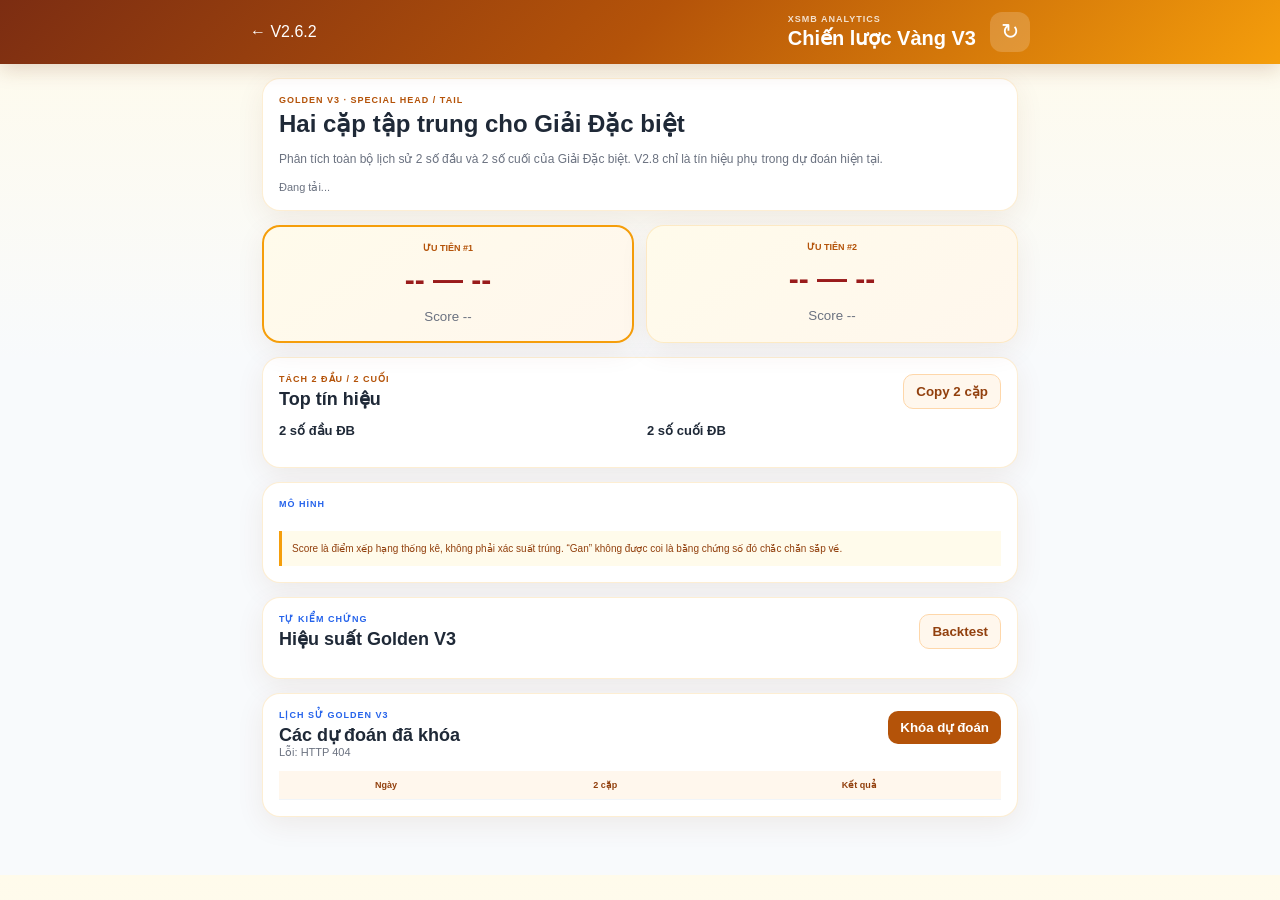
==== commit b42b7fad: "index" ====
--- a/index.html
+++ b/index.html
@@ -1,253 +1,59 @@
-<!DOCTYPE html>
+<!doctype html>
 <html lang="vi">
 <head>
-  <meta charset="UTF-8">
-
-  <meta
-    name="viewport"
-    content="width=device-width, initial-scale=1, viewport-fit=cover"
-  >
-
-  <meta name="theme-color" content="#b91c1c">
-
-  <title>XSMB Analytics</title>
-
-  <link rel="preconnect" href="https://fonts.googleapis.com">
-  <link rel="preconnect" href="https://fonts.gstatic.com" crossorigin>
-
-  <link
-    href="https://fonts.googleapis.com/css2?family=Be+Vietnam+Pro:wght@400;500;600;700;800;900&display=swap"
-    rel="stylesheet"
-  >
-
-  <link
-    href="https://fonts.googleapis.com/css2?family=Material+Symbols+Rounded:opsz,wght,FILL,GRAD@20..48,500,1,0"
-    rel="stylesheet"
-  >
-
-  <link rel="stylesheet" href="/style.css?v=2.6.3.1">
-  <link rel="manifest" href="/manifest.json">
+<meta charset="utf-8">
+<meta name="viewport" content="width=device-width,initial-scale=1,viewport-fit=cover">
+<meta name="theme-color" content="#7c2d12">
+<title>Chiến lược Vàng V3 - XSMB Analytics</title>
+<link rel="stylesheet" href="/golden/styles.css?v=3.0.0">
 </head>
-
 <body>
-
-<header class="app-header">
-  <div class="header-main">
-    <div class="brand">
-      <div class="brand-icon">
-        <span class="material-symbols-rounded">
-          monitoring
-        </span>
-      </div>
-
-      <div>
-        <div class="brand-title">
-          XSMB <span>Analytics</span>
-        </div>
-
-        <div class="brand-subtitle">
-          Phân tích dữ liệu miền Bắc
-        </div>
-      </div>
-    </div>
-
-    <div class="header-status">
-      <span class="status-dot"></span>
-
-      <span id="header-total-draws">
-        -- kỳ
-      </span>
-    </div>
-  </div>
+<header class="topbar">
+  <a class="back-link" href="/">← V2.6.2</a>
+  <div><div class="eyebrow">XSMB ANALYTICS</div><h1>Chiến lược Vàng V3</h1></div>
+  <button id="refreshBtn" class="icon-button">↻</button>
 </header>
 
+<main class="page-shell">
+<section class="card intro">
+  <div class="section-label gold">GOLDEN V3 · SPECIAL HEAD / TAIL</div>
+  <h2>Hai cặp tập trung cho Giải Đặc biệt</h2>
+  <p>Phân tích toàn bộ lịch sử 2 số đầu và 2 số cuối của Giải Đặc biệt. V2.8 chỉ là tín hiệu phụ trong dự đoán hiện tại.</p>
+  <div id="sourceInfo" class="muted">Đang tải...</div>
+</section>
 
-<main class="app-container">
+<section class="pair-grid">
+  <article class="card pair-card featured"><span>ƯU TIÊN #1</span><strong id="pair1">-- — --</strong><small id="pair1Score">Score --</small></article>
+  <article class="card pair-card"><span>ƯU TIÊN #2</span><strong id="pair2">-- — --</strong><small id="pair2Score">Score --</small></article>
+</section>
 
-  <!-- KẾT QUẢ -->
-  <section class="card">
-    <div class="card-header">
-      <div>
-        <div class="section-label">
-          KẾT QUẢ
-        </div>
+<section class="card">
+  <div class="section-head"><div><div class="section-label gold">TÁCH 2 ĐẦU / 2 CUỐI</div><h2>Top tín hiệu</h2></div><button id="copyBtn" class="secondary-button">Copy 2 cặp</button></div>
+  <div class="split-grid">
+    <div><h3>2 số đầu ĐB</h3><div id="headTop" class="rank-list"></div></div>
+    <div><h3>2 số cuối ĐB</h3><div id="tailTop" class="rank-list"></div></div>
+  </div>
+</section>
 
-        <h2>
-          XSMB mới nhất
-        </h2>
-      </div>
+<section class="card">
+  <div class="section-label blue">MÔ HÌNH</div>
+  <div id="method" class="method-grid"></div>
+  <div class="warning-box">Score là điểm xếp hạng thống kê, không phải xác suất trúng. “Gan” không được coi là bằng chứng số đó chắc chắn sắp về.</div>
+</section>
 
-      <div
-        id="latest-date-badge"
-        class="date-chip"
-      >
-        --/--/----
-      </div>
-    </div>
+<section class="card">
+  <div class="section-head"><div><div class="section-label blue">TỰ KIỂM CHỨNG</div><h2>Hiệu suất Golden V3</h2></div><button id="backtestBtn" class="secondary-button">Backtest</button></div>
+  <div id="performance" class="stat-grid"></div>
+  <div id="backtestResult" class="muted"></div>
+</section>
 
-    <div id="latest-result">
-      <div class="skeleton-box">
-        Đang tải kết quả...
-      </div>
-    </div>
-  </section>
-
-
-  <!-- DỰ ĐOÁN -->
-  <section class="card hot-card">
-    <div class="card-header">
-      <div>
-        <div class="section-label">
-          PHÂN TÍCH HÔM NAY
-        </div>
-
-        <h2>
-          Dàn số gợi ý
-        </h2>
-      </div>
-
-      <span class="hot-chip">
-        HOT
-      </span>
-    </div>
-
-    <div
-      id="system-status"
-      class="system-status"
-    >
-      Đang kết nối dữ liệu...
-    </div>
-
-    <div id="today-prediction">
-      <div class="skeleton-box">
-        Đang phân tích...
-      </div>
-    </div>
-  </section>
-
-
-  <!-- CẦU 5 CHỮ SỐ -->
-  <section
-    class="card"
-    id="five-digit-section"
-    style="display:none;"
-  >
-    <div class="card-header">
-      <div>
-        <div class="section-label">
-          CẦU 5 CHỮ SỐ
-        </div>
-
-        <h2>
-          Cầu 2 chữ số
-        </h2>
-      </div>
-
-      <div
-        id="five-digit-date"
-        class="date-chip"
-      >
-        --/--/----
-      </div>
-    </div>
-
-    <div id="five-digit-content">
-      <div class="skeleton-box">
-        Chưa tải dữ liệu.
-      </div>
-    </div>
-  </section>
-
-
-  <!-- TRACKING -->
-  <section
-    class="card"
-    id="tracking-section"
-    style="display:none;"
-  >
-    <div class="card-header">
-      <div>
-        <div class="section-label">
-          HIỆU QUẢ
-        </div>
-
-        <h2>
-          Theo dõi dự đoán
-        </h2>
-      </div>
-
-      <span class="material-symbols-rounded tracking-icon">
-        payments
-      </span>
-    </div>
-
-    <div id="tracking-summary"></div>
-    <div id="tracking-table"></div>
-  </section>
-
+<section class="card">
+  <div class="section-head"><div><div class="section-label blue">LỊCH SỬ GOLDEN V3</div><h2>Các dự đoán đã khóa</h2></div><button id="lockBtn" class="primary-button">Khóa dự đoán</button></div>
+  <div id="actionMessage" class="muted"></div>
+  <div class="table-scroll"><table><thead><tr><th>Ngày</th><th>2 cặp</th><th>Kết quả</th></tr></thead><tbody id="historyBody"></tbody></table></div>
+</section>
 </main>
 
-
-<nav class="bottom-nav">
-
-  <button
-    class="nav-item active"
-    onclick="showPrediction()"
-  >
-    <span class="material-symbols-rounded">
-      home
-    </span>
-
-    <span>
-      Hôm nay
-    </span>
-  </button>
-
-
-  <button
-    class="nav-item"
-    onclick="showTracking()"
-  >
-    <span class="material-symbols-rounded">
-      paid
-    </span>
-
-    <span>
-      Theo dõi
-    </span>
-  </button>
-
-
-  <button
-    class="nav-item"
-    onclick="showFiveDigitBridge()"
-  >
-    <span class="material-symbols-rounded">
-      hub
-    </span>
-
-    <span>
-      Cầu 5 số
-    </span>
-  </button>
-
-
-  <a
-    class="nav-item golden-nav-item"
-    href="/golden/"
-  >
-    <span class="material-symbols-rounded">
-      auto_awesome
-    </span>
-
-    <span>
-      Chiến lược Vàng
-    </span>
-  </a>
-
-</nav>
-
-<script src="/app.js?v=2.6.3.1"></script>
-
+<script type="module" src="/golden/app.js?v=3.0.0"></script>
 </body>
 </html>
--- a/golden/styles.css
+++ b/golden/styles.css
@@ -0,0 +1,2 @@
+:root{--bg:#fff7ed;--card:#fff;--text:#1f2937;--muted:#6b7280;--gold:#b45309;--gold2:#f59e0b;--red:#b91c1c;--green:#047857;--border:#fed7aa;--shadow:0 8px 28px rgba(120,53,15,.08)}
+*{box-sizing:border-box}html{scroll-behavior:smooth}body{margin:0;background:linear-gradient(180deg,#fffbeb,#f8fafc 360px);color:var(--text);font-family:Arial,"Be Vietnam Pro",sans-serif;padding-bottom:30px}.topbar{position:sticky;top:0;z-index:10;display:flex;align-items:center;gap:14px;padding:12px max(14px,calc((100vw - 780px)/2));background:linear-gradient(135deg,#7c2d12,#b45309,#f59e0b);color:#fff;box-shadow:0 5px 20px rgba(120,53,15,.2)}.topbar h1{margin:2px 0 0;font-size:20px}.eyebrow,.section-label{font-size:9px;font-weight:900;letter-spacing:1px}.eyebrow{opacity:.8}.back-link{color:#fff;text-decoration:none;margin-right:auto}.icon-button{border:0;border-radius:12px;background:rgba(255,255,255,.18);color:#fff;width:40px;height:40px;font-size:22px}.page-shell{max-width:780px;margin:auto;padding:14px 12px}.card{background:var(--card);border:1px solid rgba(245,158,11,.18);border-radius:18px;padding:16px;margin-bottom:14px;box-shadow:var(--shadow)}.intro h2{margin:5px 0 8px}.intro p{line-height:1.55;color:var(--muted);font-size:12px}.gold{color:var(--gold)}.blue{color:#2563eb}.muted{color:var(--muted);font-size:11px}.pair-grid{display:grid;grid-template-columns:1fr 1fr;gap:12px}.pair-card{text-align:center;background:linear-gradient(145deg,#fffbeb,#fff7ed)}.pair-card.featured{border:2px solid #f59e0b}.pair-card span{display:block;font-size:9px;font-weight:900;color:var(--gold)}.pair-card strong{display:block;font-size:30px;margin:10px 0;color:#991b1b}.pair-card small{color:var(--muted)}.section-head{display:flex;justify-content:space-between;align-items:center;gap:10px}.section-head h2{margin:4px 0 0;font-size:18px}.secondary-button,.primary-button{border:0;border-radius:10px;padding:9px 12px;font-weight:800;cursor:pointer}.secondary-button{background:#fff7ed;color:#92400e;border:1px solid #fed7aa}.primary-button{background:#b45309;color:#fff}.split-grid{display:grid;grid-template-columns:1fr 1fr;gap:14px}.split-grid h3{font-size:13px}.rank-list{display:grid;gap:6px}.rank-row{display:grid;grid-template-columns:28px 42px 1fr;align-items:center;gap:6px;padding:9px;border-radius:10px;background:#fffaf5}.rank-row b{color:#9ca3af;font-size:10px}.rank-row strong{font-size:17px;color:#b91c1c}.rank-row span{text-align:right;font-weight:800;font-size:11px}.rank-row small{grid-column:2/4;color:#9ca3af;font-size:8px}.method-grid{display:grid;grid-template-columns:repeat(4,1fr);gap:8px;margin-top:10px}.method-grid div{padding:9px;border-radius:10px;background:#eff6ff;text-align:center}.method-grid span{display:block;font-size:8px;color:#64748b}.method-grid b{font-size:15px}.warning-box{margin-top:12px;padding:10px;border-left:3px solid #f59e0b;background:#fffbeb;color:#92400e;font-size:10px;line-height:1.5}.stat-grid{display:grid;grid-template-columns:repeat(4,1fr);gap:8px;margin-top:12px}.stat-box{padding:11px;background:#f8fafc;border-radius:11px;text-align:center}.stat-box span{display:block;font-size:9px;color:var(--muted)}.stat-box strong{display:block;margin-top:4px;font-size:18px}.table-scroll{overflow:auto;margin-top:12px}table{width:100%;min-width:560px;border-collapse:collapse;font-size:11px}th,td{padding:9px;border-bottom:1px solid #f1f5f9;text-align:center}th{background:#fff7ed;color:#92400e;font-size:9px}.hit{color:var(--green);font-weight:900}.miss{color:#dc2626;font-weight:900}.pending{color:#9ca3af}.table-scroll small{display:block;color:#9ca3af}@media(max-width:560px){.pair-grid,.split-grid{grid-template-columns:1fr}.method-grid,.stat-grid{grid-template-columns:repeat(2,1fr)}.topbar{padding:10px 12px}.pair-card strong{font-size:27px}}
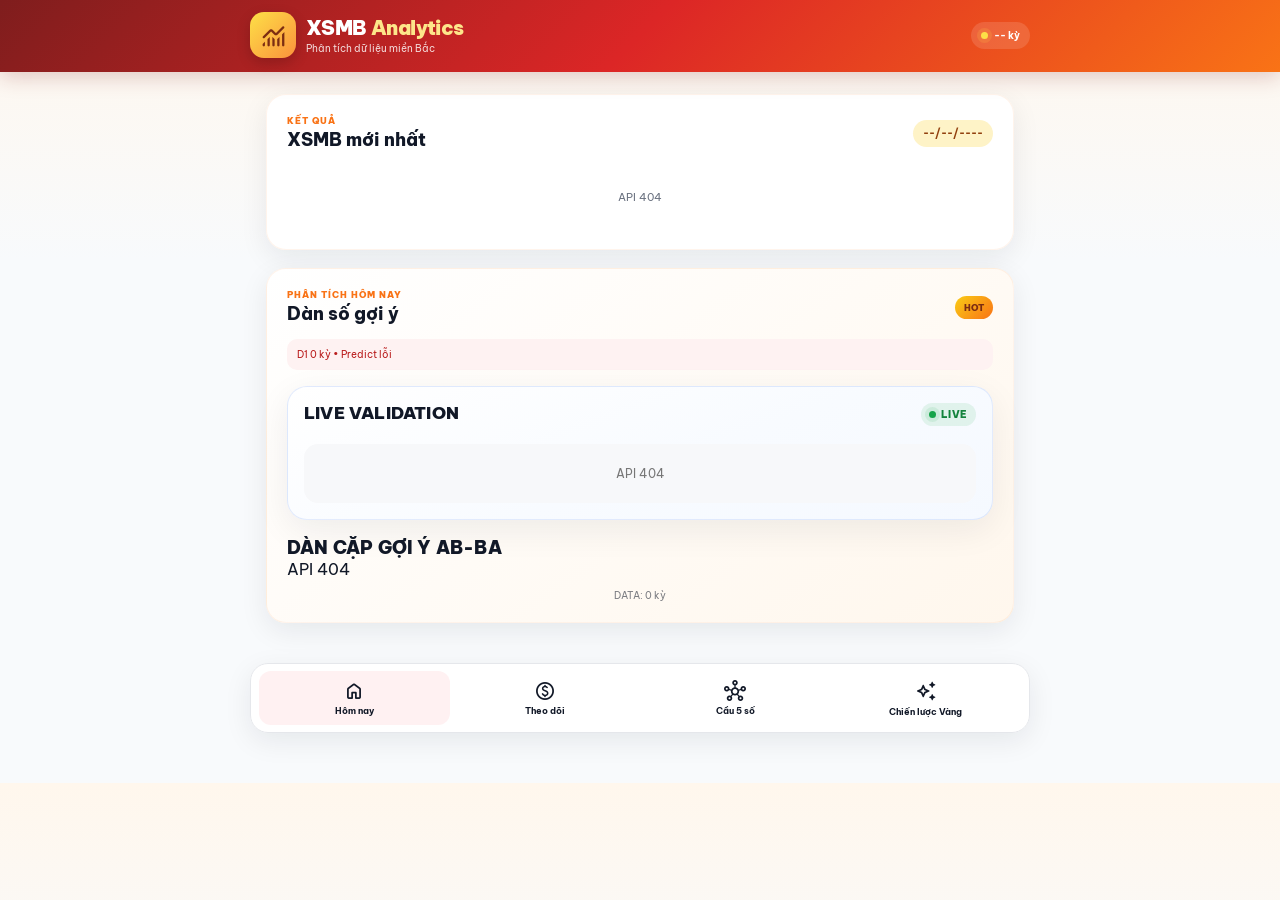
==== commit d774a4ee: "fix index" ====
--- a/index.html
+++ b/index.html
@@ -1,59 +1,253 @@
-<!doctype html>
+<!DOCTYPE html>
 <html lang="vi">
 <head>
-<meta charset="utf-8">
-<meta name="viewport" content="width=device-width,initial-scale=1,viewport-fit=cover">
-<meta name="theme-color" content="#7c2d12">
-<title>Chiến lược Vàng V3 - XSMB Analytics</title>
-<link rel="stylesheet" href="/golden/styles.css?v=3.0.0">
+  <meta charset="UTF-8">
+
+  <meta
+    name="viewport"
+    content="width=device-width, initial-scale=1, viewport-fit=cover"
+  >
+
+  <meta name="theme-color" content="#b91c1c">
+
+  <title>XSMB Analytics</title>
+
+  <link rel="preconnect" href="https://fonts.googleapis.com">
+  <link rel="preconnect" href="https://fonts.gstatic.com" crossorigin>
+
+  <link
+    href="https://fonts.googleapis.com/css2?family=Be+Vietnam+Pro:wght@400;500;600;700;800;900&display=swap"
+    rel="stylesheet"
+  >
+
+  <link
+    href="https://fonts.googleapis.com/css2?family=Material+Symbols+Rounded:opsz,wght,FILL,GRAD@20..48,500,1,0"
+    rel="stylesheet"
+  >
+
+  <link rel="stylesheet" href="/style.css?v=2.6.3.1">
+  <link rel="manifest" href="/manifest.json">
 </head>
+
 <body>
-<header class="topbar">
-  <a class="back-link" href="/">← V2.6.2</a>
-  <div><div class="eyebrow">XSMB ANALYTICS</div><h1>Chiến lược Vàng V3</h1></div>
-  <button id="refreshBtn" class="icon-button">↻</button>
+
+<header class="app-header">
+  <div class="header-main">
+    <div class="brand">
+      <div class="brand-icon">
+        <span class="material-symbols-rounded">
+          monitoring
+        </span>
+      </div>
+
+      <div>
+        <div class="brand-title">
+          XSMB <span>Analytics</span>
+        </div>
+
+        <div class="brand-subtitle">
+          Phân tích dữ liệu miền Bắc
+        </div>
+      </div>
+    </div>
+
+    <div class="header-status">
+      <span class="status-dot"></span>
+
+      <span id="header-total-draws">
+        -- kỳ
+      </span>
+    </div>
+  </div>
 </header>
 
-<main class="page-shell">
-<section class="card intro">
-  <div class="section-label gold">GOLDEN V3 · SPECIAL HEAD / TAIL</div>
-  <h2>Hai cặp tập trung cho Giải Đặc biệt</h2>
-  <p>Phân tích toàn bộ lịch sử 2 số đầu và 2 số cuối của Giải Đặc biệt. V2.8 chỉ là tín hiệu phụ trong dự đoán hiện tại.</p>
-  <div id="sourceInfo" class="muted">Đang tải...</div>
-</section>
-
-<section class="pair-grid">
-  <article class="card pair-card featured"><span>ƯU TIÊN #1</span><strong id="pair1">-- — --</strong><small id="pair1Score">Score --</small></article>
-  <article class="card pair-card"><span>ƯU TIÊN #2</span><strong id="pair2">-- — --</strong><small id="pair2Score">Score --</small></article>
-</section>
-
-<section class="card">
-  <div class="section-head"><div><div class="section-label gold">TÁCH 2 ĐẦU / 2 CUỐI</div><h2>Top tín hiệu</h2></div><button id="copyBtn" class="secondary-button">Copy 2 cặp</button></div>
-  <div class="split-grid">
-    <div><h3>2 số đầu ĐB</h3><div id="headTop" class="rank-list"></div></div>
-    <div><h3>2 số cuối ĐB</h3><div id="tailTop" class="rank-list"></div></div>
-  </div>
-</section>
-
-<section class="card">
-  <div class="section-label blue">MÔ HÌNH</div>
-  <div id="method" class="method-grid"></div>
-  <div class="warning-box">Score là điểm xếp hạng thống kê, không phải xác suất trúng. “Gan” không được coi là bằng chứng số đó chắc chắn sắp về.</div>
-</section>
-
-<section class="card">
-  <div class="section-head"><div><div class="section-label blue">TỰ KIỂM CHỨNG</div><h2>Hiệu suất Golden V3</h2></div><button id="backtestBtn" class="secondary-button">Backtest</button></div>
-  <div id="performance" class="stat-grid"></div>
-  <div id="backtestResult" class="muted"></div>
-</section>
-
-<section class="card">
-  <div class="section-head"><div><div class="section-label blue">LỊCH SỬ GOLDEN V3</div><h2>Các dự đoán đã khóa</h2></div><button id="lockBtn" class="primary-button">Khóa dự đoán</button></div>
-  <div id="actionMessage" class="muted"></div>
-  <div class="table-scroll"><table><thead><tr><th>Ngày</th><th>2 cặp</th><th>Kết quả</th></tr></thead><tbody id="historyBody"></tbody></table></div>
-</section>
+
+<main class="app-container">
+
+  <!-- KẾT QUẢ -->
+  <section class="card">
+    <div class="card-header">
+      <div>
+        <div class="section-label">
+          KẾT QUẢ
+        </div>
+
+        <h2>
+          XSMB mới nhất
+        </h2>
+      </div>
+
+      <div
+        id="latest-date-badge"
+        class="date-chip"
+      >
+        --/--/----
+      </div>
+    </div>
+
+    <div id="latest-result">
+      <div class="skeleton-box">
+        Đang tải kết quả...
+      </div>
+    </div>
+  </section>
+
+
+  <!-- DỰ ĐOÁN -->
+  <section class="card hot-card">
+    <div class="card-header">
+      <div>
+        <div class="section-label">
+          PHÂN TÍCH HÔM NAY
+        </div>
+
+        <h2>
+          Dàn số gợi ý
+        </h2>
+      </div>
+
+      <span class="hot-chip">
+        HOT
+      </span>
+    </div>
+
+    <div
+      id="system-status"
+      class="system-status"
+    >
+      Đang kết nối dữ liệu...
+    </div>
+
+    <div id="today-prediction">
+      <div class="skeleton-box">
+        Đang phân tích...
+      </div>
+    </div>
+  </section>
+
+
+  <!-- CẦU 5 CHỮ SỐ -->
+  <section
+    class="card"
+    id="five-digit-section"
+    style="display:none;"
+  >
+    <div class="card-header">
+      <div>
+        <div class="section-label">
+          CẦU 5 CHỮ SỐ
+        </div>
+
+        <h2>
+          Cầu 2 chữ số
+        </h2>
+      </div>
+
+      <div
+        id="five-digit-date"
+        class="date-chip"
+      >
+        --/--/----
+      </div>
+    </div>
+
+    <div id="five-digit-content">
+      <div class="skeleton-box">
+        Chưa tải dữ liệu.
+      </div>
+    </div>
+  </section>
+
+
+  <!-- TRACKING -->
+  <section
+    class="card"
+    id="tracking-section"
+    style="display:none;"
+  >
+    <div class="card-header">
+      <div>
+        <div class="section-label">
+          HIỆU QUẢ
+        </div>
+
+        <h2>
+          Theo dõi dự đoán
+        </h2>
+      </div>
+
+      <span class="material-symbols-rounded tracking-icon">
+        payments
+      </span>
+    </div>
+
+    <div id="tracking-summary"></div>
+    <div id="tracking-table"></div>
+  </section>
+
 </main>
 
-<script type="module" src="/golden/app.js?v=3.0.0"></script>
+
+<nav class="bottom-nav">
+
+  <button
+    class="nav-item active"
+    onclick="showPrediction()"
+  >
+    <span class="material-symbols-rounded">
+      home
+    </span>
+
+    <span>
+      Hôm nay
+    </span>
+  </button>
+
+
+  <button
+    class="nav-item"
+    onclick="showTracking()"
+  >
+    <span class="material-symbols-rounded">
+      paid
+    </span>
+
+    <span>
+      Theo dõi
+    </span>
+  </button>
+
+
+  <button
+    class="nav-item"
+    onclick="showFiveDigitBridge()"
+  >
+    <span class="material-symbols-rounded">
+      hub
+    </span>
+
+    <span>
+      Cầu 5 số
+    </span>
+  </button>
+
+
+  <a
+    class="nav-item golden-nav-item"
+    href="/golden/"
+  >
+    <span class="material-symbols-rounded">
+      auto_awesome
+    </span>
+
+    <span>
+      Chiến lược Vàng
+    </span>
+  </a>
+
+</nav>
+
+<script src="/app.js?v=2.6.3.1"></script>
+
 </body>
 </html>
--- a/style.css
+++ b/style.css
@@ -0,0 +1,2412 @@
+:root {
+  --primary-dark: #7f1d1d;
+  --primary: #dc2626;
+  --primary-light: #ef4444;
+
+  --orange: #f97316;
+  --amber: #f59e0b;
+  --yellow: #facc15;
+
+  --bg: #f8fafc;
+  --surface: #ffffff;
+
+  --text: #111827;
+  --muted: #6b7280;
+
+  --border: #e5e7eb;
+
+  --success: #059669;
+  --danger: #dc2626;
+
+  --radius-lg: 20px;
+  --radius-md: 14px;
+  --radius-sm: 10px;
+
+  --shadow:
+    0 8px 28px
+    rgba(15, 23, 42, 0.08);
+}
+
+
+/* ===============================
+   RESET
+=============================== */
+
+* {
+  box-sizing: border-box;
+}
+
+html {
+  scroll-behavior: smooth;
+}
+
+body {
+  margin: 0;
+
+  font-family:
+    "Be Vietnam Pro",
+    sans-serif;
+
+  background:
+    linear-gradient(
+      180deg,
+      #fff7ed 0,
+      #f8fafc 260px
+    );
+
+  color: var(--text);
+
+  padding-bottom:
+    calc(
+      82px +
+      env(safe-area-inset-bottom)
+    );
+}
+
+button {
+  font-family: inherit;
+}
+
+
+/* ===============================
+   HEADER
+=============================== */
+
+.app-header {
+  position: sticky;
+
+  top: 0;
+
+  z-index: 50;
+
+  background:
+    linear-gradient(
+      135deg,
+      #7f1d1d,
+      #dc2626,
+      #f97316
+    );
+
+  color: white;
+
+  padding:
+    calc(
+      12px +
+      env(safe-area-inset-top)
+    )
+    14px
+    14px;
+
+  box-shadow:
+    0 5px 20px
+    rgba(127, 29, 29, 0.22);
+}
+
+.header-main {
+  max-width: 780px;
+
+  margin: auto;
+
+  display: flex;
+
+  align-items: center;
+
+  justify-content:
+    space-between;
+
+  gap: 12px;
+}
+
+.brand {
+  display: flex;
+
+  align-items: center;
+
+  gap: 10px;
+}
+
+.brand-icon {
+  width: 46px;
+  height: 46px;
+
+  display: flex;
+
+  align-items: center;
+  justify-content: center;
+
+  border-radius: 14px;
+
+  background:
+    linear-gradient(
+      135deg,
+      #fde047,
+      #fb923c
+    );
+
+  color:
+    #7c2d12;
+
+  box-shadow:
+    0 5px 14px
+    rgba(0, 0, 0, 0.18);
+}
+
+.brand-icon span {
+  font-size: 29px;
+}
+
+.brand-title {
+  font-size: 20px;
+
+  font-weight: 900;
+
+  letter-spacing: -0.6px;
+}
+
+.brand-title span {
+  color:
+    #fde68a;
+}
+
+.brand-subtitle {
+  margin-top: 2px;
+
+  font-size: 10px;
+
+  opacity: 0.82;
+}
+
+.header-status {
+  display: flex;
+
+  align-items: center;
+
+  gap: 6px;
+
+  padding:
+    7px 10px;
+
+  border-radius: 20px;
+
+  background:
+    rgba(255, 255, 255, 0.13);
+
+  font-size: 10px;
+
+  font-weight: 700;
+
+  white-space: nowrap;
+}
+
+.status-dot {
+  width: 7px;
+  height: 7px;
+
+  border-radius: 50%;
+
+  background:
+    #fde047;
+
+  box-shadow:
+    0 0 0 4px
+    rgba(253, 224, 71, 0.14);
+}
+
+
+/* ===============================
+   CONTAINER
+=============================== */
+
+.app-container {
+  width: 100%;
+
+  max-width: 780px;
+
+  margin: auto;
+
+  padding:
+    14px 12px 20px;
+}
+
+
+/* ===============================
+   CARD
+=============================== */
+
+.card {
+  background:
+    rgba(255, 255, 255, 0.98);
+
+  border-radius:
+    var(--radius-lg);
+
+  padding: 15px;
+
+  margin-bottom: 14px;
+
+  border:
+    1px solid
+    rgba(249, 115, 22, 0.08);
+
+  box-shadow:
+    var(--shadow);
+}
+
+.hot-card {
+  background:
+    linear-gradient(
+      145deg,
+      #ffffff,
+      #fff7ed
+    );
+}
+
+.card-header {
+  display: flex;
+
+  align-items: center;
+
+  justify-content:
+    space-between;
+
+  gap: 12px;
+
+  margin-bottom: 14px;
+}
+
+.card-header h2 {
+  margin:
+    2px 0 0;
+
+  font-size: 18px;
+
+  font-weight: 800;
+}
+
+.section-label {
+  color:
+    var(--orange);
+
+  font-size: 9px;
+
+  font-weight: 900;
+
+  letter-spacing:
+    1px;
+}
+
+.date-chip {
+  padding:
+    7px 10px;
+
+  border-radius: 20px;
+
+  background:
+    #fef3c7;
+
+  color:
+    #92400e;
+
+  font-size: 10px;
+
+  font-weight: 800;
+}
+
+.hot-chip {
+  padding:
+    6px 9px;
+
+  border-radius: 20px;
+
+  background:
+    linear-gradient(
+      135deg,
+      #facc15,
+      #f97316
+    );
+
+  color:
+    #7c2d12;
+
+  font-size: 9px;
+
+  font-weight: 900;
+}
+
+
+/* ===============================
+   XSMB FORM
+=============================== */
+
+.xsmb-board {
+  border:
+    1.5px solid
+    #fca5a5;
+
+  border-radius: 14px;
+
+  overflow: hidden;
+
+  background: white;
+}
+
+.prize-row {
+  display: grid;
+
+  grid-template-columns:
+    48px 1fr;
+
+  min-height: 50px;
+
+  border-bottom:
+    1px solid
+    #fee2e2;
+}
+
+.prize-row:last-child {
+  border-bottom: 0;
+}
+
+.prize-name {
+  display: flex;
+
+  align-items: center;
+
+  justify-content: center;
+
+  background:
+    #fff1f2;
+
+  color:
+    #991b1b;
+
+  font-size: 12px;
+
+  font-weight: 900;
+
+  border-right:
+    1px solid
+    #fee2e2;
+}
+
+.prize-values {
+  display: grid;
+
+  align-items: center;
+
+  justify-items: center;
+
+  gap:
+    5px;
+
+  padding:
+    7px 5px;
+}
+
+.cols-1 {
+  grid-template-columns:
+    1fr;
+}
+
+.cols-2 {
+  grid-template-columns:
+    repeat(2, 1fr);
+}
+
+.cols-3 {
+  grid-template-columns:
+    repeat(3, 1fr);
+}
+
+.cols-4 {
+  grid-template-columns:
+    repeat(4, 1fr);
+}
+
+.cols-6 {
+  grid-template-columns:
+    repeat(3, 1fr);
+}
+
+.prize-number {
+  font-size: 14px;
+
+  font-weight: 800;
+
+  letter-spacing:
+    0.4px;
+}
+
+.special-row {
+  background:
+    linear-gradient(
+      90deg,
+      #fff7ed,
+      #ffedd5
+    );
+}
+
+.special-row
+.prize-name {
+  background:
+    linear-gradient(
+      135deg,
+      #b91c1c,
+      #ef4444
+    );
+
+  color: white;
+}
+
+.special-row
+.prize-number {
+  color:
+    #dc2626;
+
+  font-size: 28px;
+
+  font-weight: 900;
+
+  letter-spacing:
+    2px;
+}
+
+.g7-row
+.prize-number {
+  color:
+    #dc2626;
+
+  font-size: 18px;
+
+  font-weight: 900;
+}
+
+
+/* ===============================
+   PREDICTION
+=============================== */
+
+.prediction-grid {
+  display: grid;
+
+  grid-template-columns:
+    repeat(2, 1fr);
+
+  gap: 10px;
+}
+
+.prediction-card {
+  min-height: 112px;
+
+  padding: 13px;
+
+  border-radius: 15px;
+
+  background:
+    #f8fafc;
+
+  text-align: center;
+
+  display: flex;
+
+  flex-direction: column;
+
+  align-items: center;
+
+  justify-content: center;
+}
+
+.prediction-card.highlight {
+  background:
+    linear-gradient(
+      135deg,
+      #dc2626,
+      #f97316
+    );
+
+  color: white;
+
+  box-shadow:
+    0 8px 18px
+    rgba(220, 38, 38, 0.20);
+}
+
+.prediction-card.pair-card {
+  background:
+    linear-gradient(
+      135deg,
+      #fef3c7,
+      #fed7aa
+    );
+
+  border:
+    1px solid
+    #fdba74;
+}
+
+.prediction-title {
+  margin-bottom: 7px;
+
+  font-size: 9px;
+
+  font-weight: 800;
+
+  letter-spacing:
+    0.5px;
+
+  text-transform:
+    uppercase;
+
+  opacity: 0.8;
+}
+
+.big-number {
+  font-size: 40px;
+
+  font-weight: 900;
+
+  line-height: 1;
+}
+
+.big-pair {
+  color:
+    #991b1b;
+
+  font-size: 25px;
+
+  font-weight: 900;
+}
+
+.score {
+  margin-top: 6px;
+
+  font-size: 10px;
+}
+
+.secondary-numbers {
+  display: flex;
+
+  flex-wrap: wrap;
+
+  align-items: center;
+
+  justify-content: center;
+
+  gap: 7px;
+}
+
+.secondary-number {
+  min-width: 42px;
+
+  padding:
+    7px 9px;
+
+  border-radius: 10px;
+
+  background:
+    #fef3c7;
+
+  color:
+    #991b1b;
+
+  font-size: 15px;
+
+  font-weight: 900;
+}
+
+
+/* ===============================
+   TABLES
+=============================== */
+
+.table-wrapper {
+  width: 100%;
+
+  overflow-x: auto;
+
+  -webkit-overflow-scrolling:
+    touch;
+
+  border-radius: 12px;
+}
+
+.analysis-table,
+.tracking-table {
+  width: 100%;
+
+  min-width: 570px;
+
+  border-collapse:
+    collapse;
+
+  font-size: 12px;
+}
+
+.analysis-table th,
+.analysis-table td,
+.tracking-table th,
+.tracking-table td {
+  padding:
+    9px 7px;
+
+  text-align: center;
+
+  border-bottom:
+    1px solid
+    #f1f5f9;
+}
+
+.analysis-table th,
+.tracking-table th {
+  position: sticky;
+
+  top: 0;
+
+  background:
+    #fff7ed;
+
+  color:
+    #991b1b;
+
+  font-size: 10px;
+
+  z-index: 1;
+}
+
+.number-cell {
+  color:
+    #dc2626;
+
+  font-size: 15px;
+
+  font-weight: 900;
+}
+
+
+/* ===============================
+   STATUS
+=============================== */
+
+.system-status {
+  margin-bottom: 12px;
+
+  padding:
+    9px 10px;
+
+  border-radius: 10px;
+
+  background:
+    #f8fafc;
+
+  color:
+    var(--muted);
+
+  font-size: 10px;
+}
+
+.system-status.success {
+  background:
+    #ecfdf5;
+
+  color:
+    #047857;
+}
+
+.system-status.error {
+  background:
+    #fef2f2;
+
+  color:
+    #b91c1c;
+}
+
+
+/* ===============================
+   TRACKING
+=============================== */
+
+.tracking-summary-grid {
+  display: grid;
+
+  grid-template-columns:
+    repeat(2, 1fr);
+
+  gap: 8px;
+
+  margin-bottom: 12px;
+}
+
+.tracking-summary-grid > div {
+  padding: 11px;
+
+  border-radius: 12px;
+
+  background:
+    #fff7ed;
+
+  border:
+    1px solid
+    #fed7aa;
+
+  text-align: center;
+}
+
+.tracking-summary-grid small {
+  display: block;
+
+  margin-bottom: 4px;
+
+  color:
+    var(--muted);
+
+  font-size: 9px;
+}
+
+.tracking-summary-grid strong {
+  font-size: 14px;
+}
+
+.tracking-icon {
+  color:
+    var(--orange);
+}
+
+.profit {
+  color:
+    #059669;
+
+  font-weight: 900;
+}
+
+.loss {
+  color:
+    #dc2626;
+
+  font-weight: 900;
+}
+
+
+/* ===============================
+   BUTTON
+=============================== */
+
+.icon-button {
+  width: 40px;
+  height: 40px;
+
+  border: 0;
+
+  border-radius: 12px;
+
+  background:
+    linear-gradient(
+      135deg,
+      #dc2626,
+      #f97316
+    );
+
+  color: white;
+
+  display: flex;
+
+  align-items: center;
+
+  justify-content: center;
+
+  cursor: pointer;
+}
+
+.icon-button span {
+  font-size: 21px;
+}
+
+
+/* ===============================
+   INFO BOX
+=============================== */
+
+.warning-box {
+  margin-top: 12px;
+
+  padding:
+    9px 10px;
+
+  border-radius: 10px;
+
+  background:
+    #fff7ed;
+
+  border-left:
+    3px solid
+    #f97316;
+
+  font-size: 10px;
+
+  line-height: 1.5;
+}
+
+.skeleton-box {
+  padding: 25px;
+
+  text-align: center;
+
+  color:
+    var(--muted);
+
+  font-size: 11px;
+}
+
+
+/* ===============================
+   BOTTOM NAV
+=============================== */
+
+.bottom-nav {
+  position: fixed;
+
+  left: 0;
+  right: 0;
+  bottom: 0;
+
+  z-index: 100;
+
+  display: grid;
+
+  grid-template-columns:
+    repeat(4, 1fr);
+
+  padding:
+    7px 8px
+    calc(
+      7px +
+      env(safe-area-inset-bottom)
+    );
+
+  background:
+    rgba(
+      255,
+      255,
+      255,
+      0.96
+    );
+
+  backdrop-filter:
+    blur(12px);
+
+  border-top:
+    1px solid
+    #e5e7eb;
+
+  box-shadow:
+    0 -6px 18px
+    rgba(
+      15,
+      23,
+      42,
+      0.06
+    );
+}
+
+.nav-item {
+  border: 0;
+
+  background: transparent;
+
+  color:
+    #64748b;
+
+  min-height: 54px;
+
+  display: flex;
+
+  flex-direction: column;
+
+  align-items: center;
+
+  justify-content: center;
+
+  gap: 3px;
+
+  border-radius: 12px;
+
+  font-size: 9px;
+
+  font-weight: 700;
+
+  cursor: pointer;
+}
+
+.nav-item span:first-child {
+  font-size: 22px;
+}
+
+.nav-item.active {
+  color:
+    #dc2626;
+
+  background:
+    #fff1f2;
+}
+
+
+/* ===============================
+   MOBILE EXTRA SMALL
+=============================== */
+
+@media
+(max-width: 390px) {
+
+  .brand-title {
+    font-size: 18px;
+  }
+
+  .header-status {
+    padding:
+      6px 8px;
+
+    font-size: 9px;
+  }
+
+  .card {
+    padding: 12px;
+  }
+
+  .card-header h2 {
+    font-size: 16px;
+  }
+
+  .big-number {
+    font-size: 36px;
+  }
+
+  .big-pair {
+    font-size: 22px;
+  }
+
+  .prize-number {
+    font-size: 13px;
+  }
+
+}
+
+
+/* ===============================
+   TABLET / DESKTOP
+=============================== */
+
+@media
+(min-width: 720px) {
+
+  body {
+    padding-bottom: 20px;
+  }
+
+  .app-container {
+    padding:
+      22px 16px;
+  }
+
+  .card {
+    padding: 20px;
+
+    margin-bottom: 18px;
+  }
+
+  .bottom-nav {
+    position: static;
+
+    max-width: 780px;
+
+    margin:
+      0 auto 30px;
+
+    border:
+      1px solid
+      var(--border);
+
+    border-radius: 18px;
+
+    box-shadow:
+      var(--shadow);
+  }
+
+  .prediction-grid {
+    grid-template-columns:
+      repeat(4, 1fr);
+  }
+
+  .tracking-summary-grid {
+    grid-template-columns:
+      repeat(5, 1fr);
+  }
+
+  .prize-row {
+    grid-template-columns:
+      62px 1fr;
+  }
+
+  .prize-number {
+    font-size: 17px;
+  }
+
+  .special-row
+  .prize-number {
+    font-size: 34px;
+  }
+
+}
+/* =====================================================
+   SIMPLE TODAY ANALYSIS
+===================================================== */
+
+.simple-section-title,
+.simple-analysis-head {
+  font-size: 16px;
+  font-weight: 700;
+}
+
+.simple-analysis-head {
+  display: flex;
+  justify-content: space-between;
+  align-items: center;
+  gap: 10px;
+
+  margin-bottom: 10px;
+}
+
+.simple-analysis-date {
+  font-size: 13px;
+  font-weight: 400;
+  opacity: .75;
+}
+
+
+/* LIVE */
+/* =====================================================
+   LIVE VALIDATION V3
+===================================================== */
+
+.live-card {
+  margin: 16px 0;
+
+  padding: 16px;
+
+  border-radius: 20px;
+
+  background:
+    linear-gradient(
+      160deg,
+      #ffffff 0%,
+      #f8fbff 55%,
+      #f5f9ff 100%
+    );
+
+  border:
+    1px solid
+    rgba(37, 99, 235, .12);
+
+  box-shadow:
+    0 10px 35px
+    rgba(15, 23, 42, .07);
+}
+
+
+/* =====================================================
+   HEADER
+===================================================== */
+
+.live-card-header {
+  display: flex;
+
+  align-items: flex-start;
+  justify-content: space-between;
+
+  gap: 12px;
+
+  margin-bottom: 18px;
+}
+
+
+.live-title {
+  font-size: 17px;
+  line-height: 1.2;
+
+  font-weight: 900;
+
+  letter-spacing: .2px;
+}
+
+
+.live-subtitle {
+  margin-top: 4px;
+
+  font-size: 11px;
+  line-height: 1.4;
+
+  color: #777;
+}
+
+
+.live-badge {
+  display: inline-flex;
+
+  align-items: center;
+
+  gap: 5px;
+
+  padding: 5px 8px;
+
+  border-radius: 999px;
+
+  background:
+    rgba(22, 163, 74, .10);
+
+  color: #13833d;
+
+  font-size: 10px;
+  font-weight: 900;
+
+  letter-spacing: .6px;
+}
+
+
+.live-badge > span {
+  width: 7px;
+  height: 7px;
+
+  border-radius: 50%;
+
+  background: #16a34a;
+
+  box-shadow:
+    0 0 0 4px
+    rgba(22, 163, 74, .10);
+}
+
+
+/* =====================================================
+   HERO
+===================================================== */
+
+.live-hero {
+  position: relative;
+
+  padding: 18px 14px;
+
+  border-radius: 18px;
+
+  text-align: center;
+
+  background:
+    linear-gradient(
+      145deg,
+      #1d4ed8,
+      #2563eb 55%,
+      #3b82f6
+    );
+
+  color: #fff;
+
+  box-shadow:
+    0 12px 26px
+    rgba(37, 99, 235, .22);
+}
+
+
+.live-hero-label {
+  font-size: 10px;
+
+  font-weight: 850;
+
+  letter-spacing: 1px;
+
+  opacity: .8;
+}
+
+
+.live-hero-number {
+  margin:
+    8px 0 10px;
+
+  font-size: 76px;
+  line-height: .9;
+
+  font-weight: 950;
+
+  letter-spacing: -4px;
+}
+
+
+.live-hero-bottom {
+  display: flex;
+
+  justify-content: center;
+  align-items: center;
+
+  gap: 8px;
+
+  font-size: 11px;
+}
+
+
+.live-current-status {
+  padding: 4px 8px;
+
+  border-radius: 999px;
+
+  font-size: 9px;
+  font-weight: 900;
+}
+
+
+.live-current-status.pending {
+  background:
+    rgba(255,255,255,.18);
+}
+
+
+.live-current-status.hit {
+  background:
+    rgba(22,163,74,.85);
+}
+
+
+.live-current-status.miss {
+  background:
+    rgba(220,38,38,.85);
+}
+
+
+/* =====================================================
+   HIT → CURRENT TRANSITION
+===================================================== */
+
+.live-transition {
+  display: grid;
+
+  grid-template-columns:
+    1fr 54px 1fr;
+
+  align-items: center;
+
+  margin-top: 14px;
+  padding: 12px;
+
+  border-radius: 16px;
+
+  background: #f7f9fc;
+
+  border:
+    1px solid #edf0f4;
+}
+
+
+.live-transition-side {
+  text-align: center;
+}
+
+
+.live-transition-label {
+  font-size: 9px;
+
+  font-weight: 800;
+
+  letter-spacing: .7px;
+
+  color: #8a8a8a;
+}
+
+
+.live-transition-number {
+  margin-top: 3px;
+
+  font-size: 27px;
+  line-height: 1;
+
+  font-weight: 900;
+}
+
+
+.live-transition-number.hit {
+  color: #159447;
+}
+
+
+.live-transition-number.current {
+  color: #2563eb;
+}
+
+
+.live-transition-status {
+  margin-top: 4px;
+
+  font-size: 9px;
+  font-weight: 850;
+}
+
+
+.live-transition-status.hit {
+  color: #159447;
+}
+
+
+.live-transition-status.pending {
+  color: #b87900;
+}
+
+
+.live-transition-status.miss {
+  color: #cc3c3c;
+}
+
+
+.live-transition-arrow {
+  position: relative;
+
+  height: 2px;
+
+  background:
+    linear-gradient(
+      90deg,
+      #22a45a,
+      #2563eb
+    );
+}
+
+
+.live-transition-arrow::after {
+  content: "";
+
+  position: absolute;
+
+  right: -1px;
+  top: -4px;
+
+  width: 8px;
+  height: 8px;
+
+  border-top:
+    2px solid #2563eb;
+
+  border-right:
+    2px solid #2563eb;
+
+  transform:
+    rotate(45deg);
+}
+
+
+/* =====================================================
+   BRIDGE
+===================================================== */
+
+.live-bridge-card {
+  display: flex;
+
+  align-items: center;
+
+  gap: 10px;
+
+  margin-top: 12px;
+
+  padding: 12px;
+
+  border-radius: 14px;
+
+  background: #fff;
+
+  border:
+    1px solid #eceef2;
+}
+
+
+.live-bridge-icon {
+  width: 34px;
+  height: 34px;
+
+  display: flex;
+
+  align-items: center;
+  justify-content: center;
+
+  flex: 0 0 auto;
+
+  border-radius: 10px;
+
+  background:
+    rgba(37,99,235,.09);
+
+  color: #2563eb;
+
+  font-size: 18px;
+  font-weight: 900;
+}
+
+
+.live-bridge-content {
+  display: flex;
+
+  flex-direction: column;
+
+  min-width: 0;
+}
+
+
+.live-bridge-content span {
+  font-size: 9px;
+
+  font-weight: 800;
+
+  letter-spacing: .6px;
+
+  color: #969696;
+}
+
+
+.live-bridge-content strong {
+  margin-top: 3px;
+
+  font-size: 13px;
+  line-height: 1.35;
+}
+
+
+/* =====================================================
+   STREAK
+===================================================== */
+
+.live-streak-card {
+  display: flex;
+
+  align-items: center;
+
+  gap: 9px;
+
+  margin-top: 10px;
+
+  padding: 10px 12px;
+
+  border-radius: 13px;
+
+  background:
+    linear-gradient(
+      90deg,
+      #fff8e8,
+      #fffdf8
+    );
+
+  border:
+    1px solid #f6e7bd;
+}
+
+
+.live-streak-icon {
+  font-size: 19px;
+}
+
+
+.live-streak-card > div:last-child {
+  display: flex;
+
+  flex-direction: column;
+}
+
+
+.live-streak-card span {
+  font-size: 10px;
+  color: #8e7b54;
+}
+
+
+.live-streak-card strong {
+  margin-top: 1px;
+
+  font-size: 15px;
+
+  color: #8d5e00;
+}
+
+
+/* =====================================================
+   HISTORY
+===================================================== */
+
+.live-history-section {
+  margin-top: 18px;
+}
+
+
+.live-history-heading {
+  display: flex;
+
+  justify-content: space-between;
+  align-items: flex-end;
+
+  margin-bottom: 8px;
+}
+
+
+.live-history-title {
+  font-size: 12px;
+
+  font-weight: 900;
+
+  letter-spacing: .5px;
+}
+
+
+.live-history-summary {
+  margin-top: 3px;
+
+  font-size: 10px;
+
+  color: #8d8d8d;
+}
+
+
+.live-history-summary strong {
+  color: #159447;
+}
+
+
+.live-history-table {
+  overflow: hidden;
+
+  border-radius: 14px;
+
+  border:
+    1px solid #eceef2;
+
+  background: #fff;
+}
+
+
+.live-history-item {
+  display: grid;
+
+  grid-template-columns:
+    1fr 55px 95px;
+
+  align-items: center;
+
+  gap: 7px;
+
+  min-height: 56px;
+
+  padding: 7px 12px;
+
+  border-top:
+    1px solid #f0f1f3;
+}
+
+
+.live-history-item:first-child {
+  border-top: 0;
+}
+
+
+.live-history-item.current {
+  background:
+    rgba(37,99,235,.025);
+}
+
+
+.live-history-date {
+  font-size: 12px;
+
+  font-weight: 650;
+
+  color: #606060;
+}
+
+
+.live-history-number {
+  width: 42px;
+  height: 42px;
+
+  display: flex;
+
+  align-items: center;
+  justify-content: center;
+
+  justify-self: center;
+
+  border-radius: 50%;
+
+  background: #f1f3f6;
+
+  font-size: 18px;
+  font-weight: 900;
+}
+
+
+.live-history-number.hit {
+  color: #12863e;
+
+  background:
+    #eaf8ef;
+}
+
+
+.live-history-number.pending {
+  color: #2563eb;
+
+  background:
+    #eef4ff;
+}
+
+
+.live-history-number.miss {
+  color: #c44242;
+
+  background:
+    #fff0f0;
+}
+
+
+.live-history-status {
+  justify-self: end;
+
+  min-width: 77px;
+
+  padding: 5px 8px;
+
+  border-radius: 999px;
+
+  text-align: center;
+
+  font-size: 9px;
+  font-weight: 900;
+}
+
+
+.live-history-status span {
+  margin-right: 2px;
+}
+
+
+.live-history-status.hit {
+  color: #13883f;
+
+  background:
+    #eaf8ef;
+}
+
+
+.live-history-status.pending {
+  color: #a56d00;
+
+  background:
+    #fff7df;
+}
+
+
+.live-history-status.miss {
+  color: #c44242;
+
+  background:
+    #fff0f0;
+}
+
+
+/* =====================================================
+   EMPTY
+===================================================== */
+
+.live-empty {
+  padding: 22px 12px;
+
+  text-align: center;
+
+  border-radius: 14px;
+
+  background: #f7f8fa;
+
+  font-size: 12px;
+
+  color: #777;
+}
+
+
+/* =====================================================
+   MOBILE
+===================================================== */
+
+@media (max-width: 480px) {
+
+  .live-card {
+    padding: 13px;
+
+    border-radius: 17px;
+  }
+
+
+  .live-hero-number {
+    font-size: 70px;
+  }
+
+
+  .live-transition {
+    grid-template-columns:
+      1fr 42px 1fr;
+  }
+
+
+  .live-history-item {
+    grid-template-columns:
+      1fr 48px 84px;
+
+    padding:
+      7px 9px;
+  }
+
+
+  .live-history-status {
+    min-width: 68px;
+
+    padding:
+      5px 5px;
+
+    font-size: 8px;
+  }
+
+}
+
+
+/* TOP 5 */
+
+.simple-suggestion-list {
+  display: flex;
+  flex-direction: column;
+  gap: 10px;
+}
+
+.simple-suggestion-card {
+  padding: 12px;
+
+  border: 1px solid rgba(0,0,0,.08);
+  border-radius: 12px;
+
+  background: var(--card-bg, #fff);
+}
+
+.simple-suggestion-header {
+  display: flex;
+  justify-content: space-between;
+  align-items: center;
+}
+
+.simple-rank {
+  font-weight: 700;
+}
+
+.simple-strength {
+  margin-left: 6px;
+
+  font-size: 11px;
+  font-weight: 700;
+
+  opacity: .65;
+}
+
+.simple-number {
+  font-size: 30px;
+  line-height: 1;
+
+  font-weight: 800;
+}
+
+.simple-bridge {
+  margin-top: 7px;
+
+  font-size: 14px;
+  font-weight: 600;
+}
+
+
+/* HISTORY */
+
+.simple-label {
+  margin-top: 10px;
+  margin-bottom: 4px;
+
+  font-size: 12px;
+  font-weight: 600;
+
+  opacity: .6;
+}
+
+.simple-history {
+  font-size: 13px;
+}
+
+.simple-history-line {
+  padding: 2px 0;
+}
+
+.simple-history-empty {
+  font-size: 13px;
+  opacity: .6;
+}
+
+.simple-hit {
+  font-weight: 700;
+}
+
+.simple-miss {
+  font-weight: 700;
+}
+
+.simple-pending {
+  font-size: 12px;
+  opacity: .65;
+}
+
+.simple-streak {
+  margin-top: 8px;
+
+  font-size: 13px;
+}
+/* =====================================================
+   DÀN SỐ GỢI Ý - USER FOCUSED
+===================================================== */
+
+.pick-panel {
+  margin-top: 14px;
+}
+
+.pick-panel-header {
+  display: flex;
+  align-items: center;
+  justify-content: space-between;
+  gap: 12px;
+
+  margin-bottom: 12px;
+}
+
+.pick-panel-title {
+  font-size: 18px;
+  font-weight: 850;
+  letter-spacing: .2px;
+}
+
+.pick-panel-subtitle {
+  margin-top: 3px;
+  font-size: 12px;
+  opacity: .68;
+}
+
+.pick-model-badge {
+  padding: 5px 9px;
+
+  border-radius: 999px;
+
+  font-size: 11px;
+  font-weight: 800;
+
+  background: rgba(37,99,235,.10);
+}
+
+
+/* =====================================================
+   PRIMARY NUMBER
+===================================================== */
+
+.pick-primary {
+  padding: 18px;
+
+  border: 2px solid rgba(37,99,235,.28);
+  border-radius: 18px;
+
+  text-align: center;
+
+  background:
+    linear-gradient(
+      145deg,
+      rgba(37,99,235,.10),
+      rgba(255,255,255,.96)
+    );
+
+  box-shadow:
+    0 8px 24px rgba(0,0,0,.07);
+}
+
+.pick-primary.selected {
+  border-width: 3px;
+}
+
+.pick-primary-label {
+  font-size: 11px;
+  font-weight: 850;
+  letter-spacing: 1px;
+
+  opacity: .68;
+}
+
+.pick-primary-number {
+  margin: 8px 0 6px;
+
+  font-size: 72px;
+  line-height: .95;
+
+  font-weight: 900;
+  letter-spacing: -3px;
+}
+
+.pick-primary-bridge {
+  margin: 10px 0;
+
+  font-size: 14px;
+  font-weight: 700;
+}
+
+.pick-primary-streak {
+  margin-top: 10px;
+  font-size: 13px;
+}
+
+.pick-main-button {
+  width: 100%;
+
+  margin-top: 14px;
+  padding: 12px 14px;
+
+  border: 0;
+  border-radius: 12px;
+
+  font-size: 14px;
+  font-weight: 850;
+
+  cursor: pointer;
+}
+
+
+/* =====================================================
+   STRENGTH
+===================================================== */
+
+.pick-strength {
+  display: inline-flex;
+
+  padding: 4px 8px;
+
+  border-radius: 999px;
+
+  font-size: 10px;
+  font-weight: 850;
+
+  letter-spacing: .4px;
+}
+
+.pick-strength-max {
+  background: rgba(220,38,38,.12);
+}
+
+.pick-strength-strong {
+  background: rgba(245,158,11,.15);
+}
+
+.pick-strength-normal {
+  background: rgba(37,99,235,.10);
+}
+
+
+/* =====================================================
+   ALTERNATIVE NUMBERS
+===================================================== */
+
+.pick-alternative-title {
+  margin: 18px 0 8px;
+
+  font-size: 11px;
+  font-weight: 800;
+  letter-spacing: .6px;
+
+  opacity: .6;
+}
+
+.pick-grid {
+  display: grid;
+
+  grid-template-columns:
+    repeat(2, minmax(0, 1fr));
+
+  gap: 9px;
+}
+
+.pick-card {
+  cursor: pointer;
+}
+
+.pick-grid .pick-card {
+  padding: 12px;
+
+  border: 1px solid rgba(0,0,0,.08);
+  border-radius: 14px;
+
+  text-align: center;
+
+  background: var(--card-bg, #fff);
+
+  transition:
+    transform .15s ease,
+    border .15s ease,
+    box-shadow .15s ease;
+}
+
+.pick-grid .pick-card:active {
+  transform: scale(.98);
+}
+
+.pick-grid .pick-card.selected {
+  border: 2px solid rgba(37,99,235,.65);
+
+  box-shadow:
+    0 5px 15px rgba(37,99,235,.12);
+}
+
+.pick-number {
+  margin: 6px 0;
+
+  font-size: 40px;
+  line-height: 1;
+
+  font-weight: 900;
+}
+
+.pick-bridge {
+  min-height: 35px;
+
+  font-size: 11px;
+  line-height: 1.45;
+
+  font-weight: 650;
+}
+
+.pick-streak {
+  margin-top: 8px;
+
+  font-size: 11px;
+}
+
+.pick-select-text {
+  margin-top: 9px;
+
+  font-size: 10px;
+  font-weight: 850;
+}
+
+
+/* =====================================================
+   HISTORY
+===================================================== */
+
+.pick-section-label {
+  margin-top: 12px;
+
+  font-size: 11px;
+  font-weight: 700;
+
+  opacity: .6;
+}
+
+.pick-history {
+  display: flex;
+
+  justify-content: center;
+  flex-wrap: wrap;
+
+  gap: 5px;
+
+  margin-top: 6px;
+}
+
+.pick-history-chip {
+  display: inline-flex;
+
+  align-items: center;
+
+  gap: 3px;
+
+  padding: 4px 6px;
+
+  border-radius: 8px;
+
+  background: rgba(22,163,74,.09);
+
+  font-size: 11px;
+}
+
+.pick-history-date {
+  opacity: .55;
+}
+
+.pick-history-hit {
+  font-weight: 900;
+}
+
+.pick-history-empty {
+  margin-top: 6px;
+
+  font-size: 11px;
+  opacity: .55;
+}
+
+
+/* =====================================================
+   SELECTED
+===================================================== */
+
+.selected-number-box {
+  display: flex;
+
+  align-items: center;
+  justify-content: center;
+
+  gap: 8px;
+
+  margin-top: 12px;
+  padding: 9px;
+
+  border-radius: 10px;
+
+  background: rgba(37,99,235,.07);
+
+  font-size: 12px;
+}
+
+.selected-number-box strong {
+  font-size: 22px;
+}
+
+.pick-footer {
+  margin-top: 10px;
+
+  text-align: center;
+
+  font-size: 10px;
+  opacity: .55;
+}
+
+
+/* =====================================================
+   MOBILE
+===================================================== */
+
+@media (max-width: 520px) {
+
+  .pick-primary-number {
+    font-size: 68px;
+  }
+
+  .pick-number {
+    font-size: 38px;
+  }
+}/* =====================================================
+   HIỆU QUẢ LIVE
+   CÙNG STYLE DÀN SỐ GỢI Ý
+===================================================== */
+
+.performance-panel {
+  margin-bottom: 16px;
+}
+
+.performance-panel-header {
+  display: flex;
+  justify-content: space-between;
+  align-items: center;
+
+  gap: 10px;
+
+  margin-bottom: 12px;
+}
+
+.performance-live-badge {
+  padding: 5px 9px;
+
+  border-radius: 999px;
+
+  font-size: 10px;
+  font-weight: 850;
+  letter-spacing: .6px;
+
+  background: rgba(22,163,74,.12);
+}
+
+
+/* =====================================================
+   CARD
+===================================================== */
+
+.performance-card-list {
+  display: flex;
+  flex-direction: column;
+  gap: 10px;
+}
+
+.performance-card {
+  padding: 15px;
+
+  border-radius: 16px;
+
+  background: var(--card-bg, #fff);
+
+  border: 1px solid rgba(0,0,0,.08);
+
+  box-shadow:
+    0 5px 18px rgba(0,0,0,.05);
+}
+
+.performance-base {
+  border: 2px solid rgba(37,99,235,.20);
+
+  background:
+    linear-gradient(
+      145deg,
+      rgba(37,99,235,.07),
+      rgba(255,255,255,.96)
+    );
+}
+
+.performance-carry {
+  border: 1px solid rgba(22,163,74,.18);
+}
+
+
+/* =====================================================
+   HEADER
+===================================================== */
+
+.performance-card-header {
+  display: flex;
+  justify-content: space-between;
+  align-items: center;
+
+  gap: 8px;
+}
+
+.performance-model-name {
+  font-size: 13px;
+  font-weight: 850;
+}
+
+.performance-status {
+  font-size: 10px;
+  opacity: .58;
+}
+
+
+/* =====================================================
+   PRIMARY
+===================================================== */
+
+.performance-primary {
+  margin-top: 14px;
+
+  text-align: center;
+}
+
+.performance-primary-label {
+  font-size: 10px;
+  font-weight: 800;
+
+  letter-spacing: .7px;
+
+  opacity: .55;
+}
+
+.performance-primary-rate {
+  margin-top: 4px;
+
+  font-size: 48px;
+  line-height: 1;
+
+  font-weight: 900;
+
+  letter-spacing: -2px;
+}
+
+.performance-primary-detail {
+  margin-top: 5px;
+
+  font-size: 11px;
+
+  opacity: .6;
+}
+
+
+/* =====================================================
+   TOP3 / TOP5
+===================================================== */
+
+.performance-secondary-grid {
+  display: grid;
+
+  grid-template-columns:
+    repeat(2, minmax(0, 1fr));
+
+  gap: 8px;
+
+  margin-top: 14px;
+}
+
+.performance-secondary-item {
+  padding: 10px;
+
+  border-radius: 12px;
+
+  text-align: center;
+
+  background: rgba(0,0,0,.035);
+}
+
+.performance-secondary-title {
+  font-size: 10px;
+  font-weight: 750;
+
+  opacity: .55;
+}
+
+.performance-secondary-rate {
+  margin-top: 3px;
+
+  font-size: 24px;
+  line-height: 1.1;
+
+  font-weight: 850;
+}
+
+.performance-secondary-detail {
+  margin-top: 3px;
+
+  font-size: 10px;
+  opacity: .55;
+}
+
+
+/* =====================================================
+   MOBILE
+===================================================== */
+
+@media (max-width: 520px) {
+
+  .performance-primary-rate {
+    font-size: 44px;
+  }
+
+  .performance-secondary-rate {
+    font-size: 22px;
+  }
+}
+.bottom-nav .nav-item {
+  text-decoration: none;
+  color: inherit;
+}
+
+.golden-nav-item {
+  display: flex;
+  flex-direction: column;
+  align-items: center;
+  justify-content: center;
+  gap: 4px;
+}
